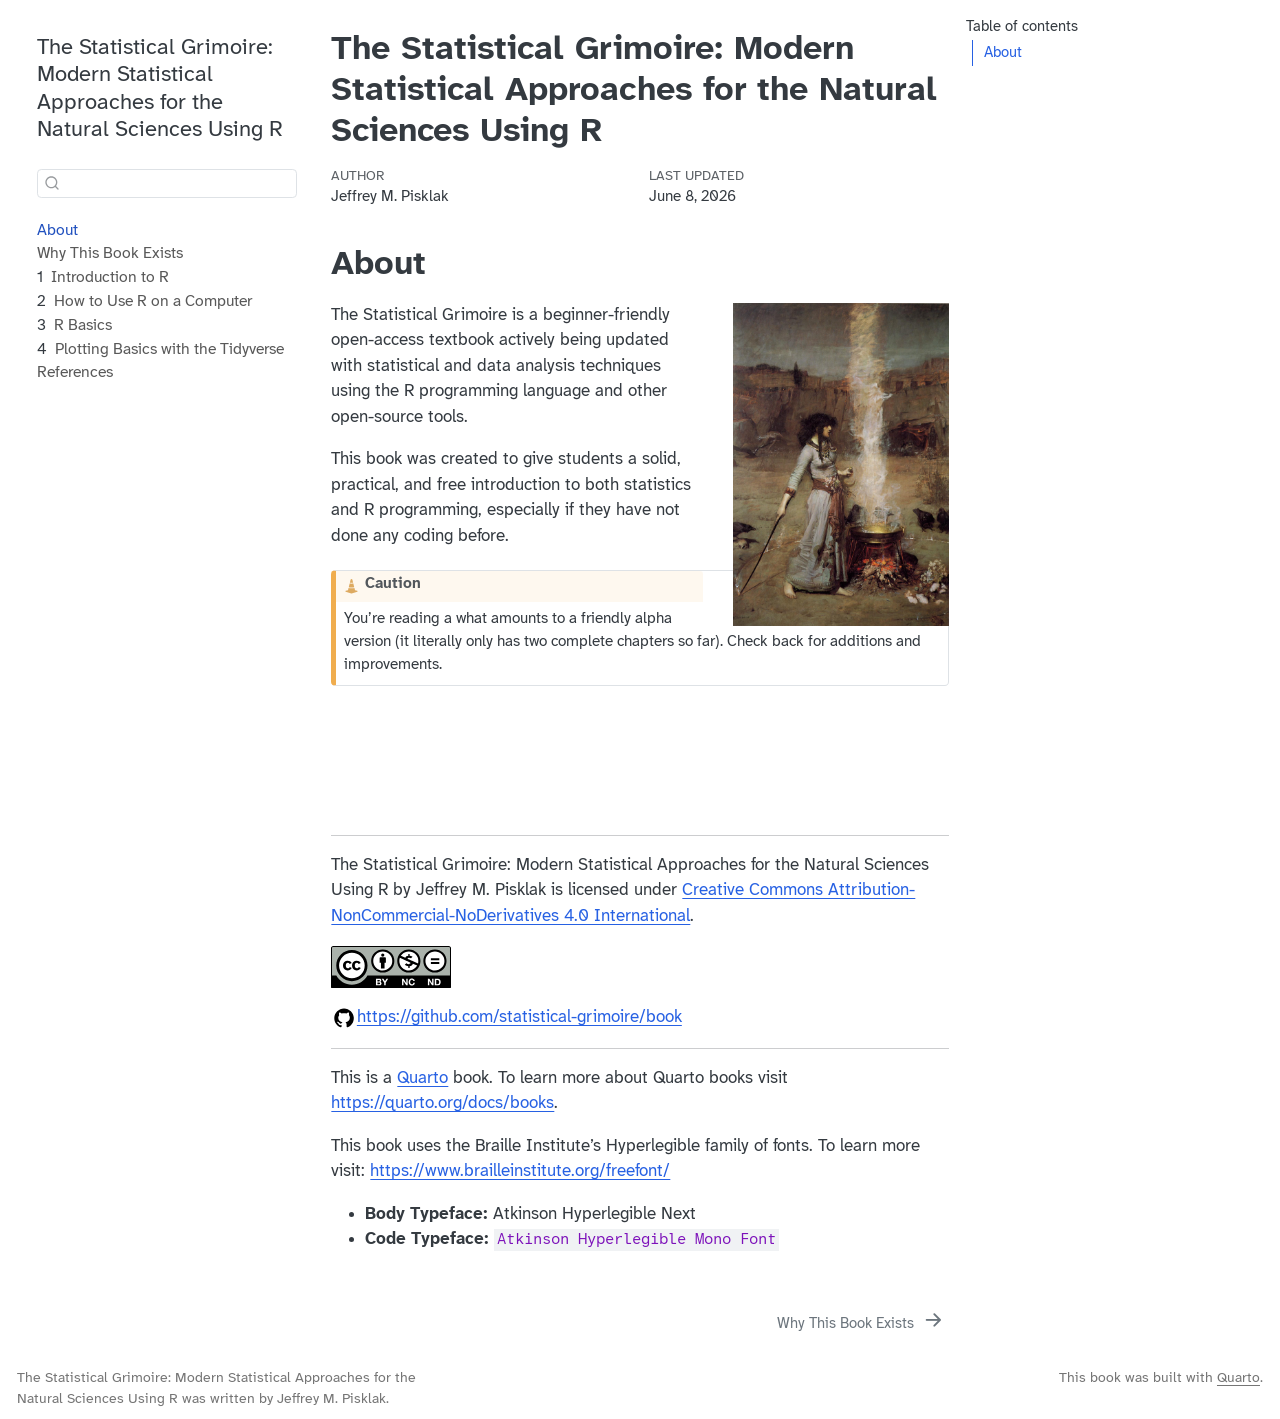
==== docs/index.html @ fc4e0f2f "feat(ch4): added logarithms section to chapter. incorporated line highlighting and centered plots." ====
<!DOCTYPE html>
<html xmlns="http://www.w3.org/1999/xhtml" lang="en" xml:lang="en"><head>

<meta charset="utf-8">
<meta name="generator" content="quarto-1.9.36">

<meta name="viewport" content="width=device-width, initial-scale=1.0, user-scalable=yes">

<meta name="author" content="Jeffrey M. Pisklak">
<meta name="dcterms.date" content="2026-06-08">

<title>The Statistical Grimoire: Modern Statistical Approaches for the Natural Sciences Using R</title>
<style>
/* Default styles provided by pandoc.
** See https://pandoc.org/MANUAL.html#variables-for-html for config info.
*/
code{white-space: pre-wrap;}
span.smallcaps{font-variant: small-caps;}
div.columns{display: flex; gap: min(4vw, 1.5em);}
div.column{flex: auto; overflow-x: auto;}
div.hanging-indent{margin-left: 1.5em; text-indent: -1.5em;}
ul.task-list{list-style: none;}
ul.task-list li input[type="checkbox"] {
  width: 0.8em;
  margin: 0 0.8em 0.2em -1em; /* quarto-specific, see https://github.com/quarto-dev/quarto-cli/issues/4556 */ 
  vertical-align: middle;
}
</style>


<script src="site_libs/quarto-nav/quarto-nav.js"></script>
<script src="site_libs/quarto-nav/headroom.min.js"></script>
<script src="site_libs/clipboard/clipboard.min.js"></script>
<script src="site_libs/quarto-search/autocomplete.umd.js"></script>
<script src="site_libs/quarto-search/fuse.min.js"></script>
<script src="site_libs/quarto-search/quarto-search.js"></script>
<meta name="quarto:offset" content="./">
<link href="./preface.html" rel="next">
<script src="site_libs/quarto-html/quarto.js" type="module"></script>
<script src="site_libs/quarto-html/tabsets/tabsets.js" type="module"></script>
<script src="site_libs/quarto-html/popper.min.js"></script>
<script src="site_libs/quarto-html/tippy.umd.min.js"></script>
<script src="site_libs/quarto-html/anchor.min.js"></script>
<link href="site_libs/quarto-html/tippy.css" rel="stylesheet">
<link href="site_libs/quarto-html/quarto-syntax-highlighting-845c23b38eaddc0f92fda52bfe77a8c8.css" rel="stylesheet" id="quarto-text-highlighting-styles">
<script src="site_libs/bootstrap/bootstrap.min.js"></script>
<link href="site_libs/bootstrap/bootstrap-icons.css" rel="stylesheet">
<link href="site_libs/bootstrap/bootstrap-9f671939fdbf960dd1c6f9bcbb612003.min.css" rel="stylesheet" append-hash="true" id="quarto-bootstrap" data-mode="light">
<script id="quarto-search-options" type="application/json">{
  "location": "sidebar",
  "copy-button": false,
  "collapse-after": 3,
  "panel-placement": "start",
  "type": "textbox",
  "limit": 50,
  "keyboard-shortcut": [
    "f",
    "/",
    "s"
  ],
  "show-item-context": false,
  "language": {
    "search-no-results-text": "No results",
    "search-matching-documents-text": "matching documents",
    "search-copy-link-title": "Copy link to search",
    "search-hide-matches-text": "Hide additional matches",
    "search-more-match-text": "more match in this document",
    "search-more-matches-text": "more matches in this document",
    "search-clear-button-title": "Clear",
    "search-text-placeholder": "",
    "search-detached-cancel-button-title": "Cancel",
    "search-submit-button-title": "Submit",
    "search-label": "Search"
  }
}</script>


<link rel="stylesheet" href="styles.css">
<link rel="stylesheet" href="webex.css">
</head>

<body class="nav-sidebar floating quarto-light">

<div id="quarto-search-results"></div>
  <header id="quarto-header" class="headroom fixed-top">
  <nav class="quarto-secondary-nav">
    <div class="container-fluid d-flex">
      <button type="button" class="quarto-btn-toggle btn" data-bs-toggle="collapse" role="button" data-bs-target=".quarto-sidebar-collapse-item" aria-controls="quarto-sidebar" aria-expanded="false" aria-label="Toggle sidebar navigation" onclick="if (window.quartoToggleHeadroom) { window.quartoToggleHeadroom(); }">
        <i class="bi bi-layout-text-sidebar-reverse"></i>
      </button>
        <nav class="quarto-page-breadcrumbs" aria-label="breadcrumb"><ol class="breadcrumb"><li class="breadcrumb-item"><a href="./index.html">About</a></li></ol></nav>
        <a class="flex-grow-1" role="navigation" data-bs-toggle="collapse" data-bs-target=".quarto-sidebar-collapse-item" aria-controls="quarto-sidebar" aria-expanded="false" aria-label="Toggle sidebar navigation" onclick="if (window.quartoToggleHeadroom) { window.quartoToggleHeadroom(); }">      
        </a>
      <button type="button" class="btn quarto-search-button" aria-label="Search" onclick="window.quartoOpenSearch();">
        <i class="bi bi-search"></i>
      </button>
    </div>
  </nav>
</header>
<!-- content -->
<div id="quarto-content" class="quarto-container page-columns page-rows-contents page-layout-article">
<!-- sidebar -->
  <nav id="quarto-sidebar" class="sidebar collapse collapse-horizontal quarto-sidebar-collapse-item sidebar-navigation floating overflow-auto">
    <div class="pt-lg-2 mt-2 text-left sidebar-header">
    <div class="sidebar-title mb-0 py-0">
      <a href="./">The Statistical Grimoire: Modern Statistical Approaches for the Natural Sciences Using R</a> 
    </div>
      </div>
        <div class="mt-2 flex-shrink-0 align-items-center">
        <div class="sidebar-search">
        <div id="quarto-search" class="" title="Search"></div>
        </div>
        </div>
    <div class="sidebar-menu-container"> 
    <ul class="list-unstyled mt-1">
        <li class="sidebar-item">
  <div class="sidebar-item-container"> 
  <a href="./index.html" class="sidebar-item-text sidebar-link active">
 <span class="menu-text">About</span></a>
  </div>
</li>
        <li class="sidebar-item">
  <div class="sidebar-item-container"> 
  <a href="./preface.html" class="sidebar-item-text sidebar-link">
 <span class="menu-text">Why This Book Exists</span></a>
  </div>
</li>
        <li class="sidebar-item">
  <div class="sidebar-item-container"> 
  <a href="./intro.html" class="sidebar-item-text sidebar-link">
 <span class="menu-text"><span class="chapter-number">1</span>&nbsp; <span class="chapter-title">Introduction to R</span></span></a>
  </div>
</li>
        <li class="sidebar-item">
  <div class="sidebar-item-container"> 
  <a href="./run_R.html" class="sidebar-item-text sidebar-link">
 <span class="menu-text"><span class="chapter-number">2</span>&nbsp; <span class="chapter-title">How to Use R on a Computer</span></span></a>
  </div>
</li>
        <li class="sidebar-item">
  <div class="sidebar-item-container"> 
  <a href="./basics.html" class="sidebar-item-text sidebar-link">
 <span class="menu-text"><span class="chapter-number">3</span>&nbsp; <span class="chapter-title">R Basics</span></span></a>
  </div>
</li>
        <li class="sidebar-item">
  <div class="sidebar-item-container"> 
  <a href="./plotting.html" class="sidebar-item-text sidebar-link">
 <span class="menu-text"><span class="chapter-number">4</span>&nbsp; <span class="chapter-title">Plotting Basics with the Tidyverse</span></span></a>
  </div>
</li>
        <li class="sidebar-item">
  <div class="sidebar-item-container"> 
  <a href="./references.html" class="sidebar-item-text sidebar-link">
 <span class="menu-text">References</span></a>
  </div>
</li>
    </ul>
    </div>
</nav>
<div id="quarto-sidebar-glass" class="quarto-sidebar-collapse-item" data-bs-toggle="collapse" data-bs-target=".quarto-sidebar-collapse-item"></div>
<!-- margin-sidebar -->
    <div id="quarto-margin-sidebar" class="sidebar margin-sidebar">
        <nav id="TOC" role="doc-toc" class="toc-active">
    <h2 id="toc-title">Table of contents</h2>
   
  <ul>
  <li><a href="#about" id="toc-about" class="nav-link active" data-scroll-target="#about">About</a></li>
  </ul>
</nav>
    </div>
<!-- main -->
<main class="content" id="quarto-document-content">

<header id="title-block-header" class="quarto-title-block default">
<div class="quarto-title">
<h1 class="title">The Statistical Grimoire: Modern Statistical Approaches for the Natural Sciences Using R</h1>
</div>



<div class="quarto-title-meta">

    <div>
    <div class="quarto-title-meta-heading">Author</div>
    <div class="quarto-title-meta-contents">
             <p>Jeffrey M. Pisklak </p>
          </div>
  </div>
    
    <div>
    <div class="quarto-title-meta-heading">Last Updated</div>
    <div class="quarto-title-meta-contents">
      <p class="date">June 8, 2026</p>
    </div>
  </div>
  
    
  </div>
  


</header>



<section id="about" class="level1 unnumbered">
<h1 class="unnumbered">About</h1><p><img src="cover.png" title="The Statistical Grimoire: Modern Statistical Approaches for the Natural Sciences Using R" class="quarto-cover-image nolightbox img-fluid"></p>
<p>The Statistical Grimoire is a beginner-friendly open-access textbook actively being updated with statistical and data analysis techniques using the R programming language and other open-source tools.</p>
<p>This book was created to give students a solid, practical, and free introduction to both statistics and R programming, especially if they have not done any coding before.</p>
<div class="callout callout-style-default callout-caution callout-titled">
<div class="callout-header d-flex align-content-center">
<div class="callout-icon-container">
<i class="callout-icon"></i>
</div>
<div class="callout-title-container flex-fill">
Caution
</div>
</div>
<div class="callout-body-container callout-body">
<p>You’re reading a what amounts to a friendly alpha version (it literally only has two complete chapters so far). Check back for additions and improvements.</p>
</div>
</div>
<p><br></p>
<p><br></p>
<p><br></p>
<hr>
<p>The Statistical Grimoire: Modern Statistical Approaches for the Natural Sciences Using R by Jeffrey M. Pisklak is licensed under <a href="https://creativecommons.org/licenses/by-nc-nd/4.0/">Creative Commons Attribution-NonCommercial-NoDerivatives 4.0 International</a>.</p>
<p><a href="https://creativecommons.org/licenses/by-nc-nd/4.0/"><img src="imgs/preface/by-nc-nd.svg"></a></p>
<p><a href="https://github.com/statistical-grimoire/book"><img src="imgs/preface/GitHub_Invertocat_Black_Clearspace.svg" style="height:1.5em; width:auto;" target="_blank">https://github.com/statistical-grimoire/book</a></p>
<hr>
<p>This is a <a href="https://quarto.org/docs/books">Quarto</a> book. To learn more about Quarto books visit <a href="https://quarto.org/docs/books">https://quarto.org/docs/books</a>.</p>
<p>This book uses the Braille Institute’s Hyperlegible family of fonts. To learn more visit: <a href="https://www.brailleinstitute.org/freefont/">https://www.brailleinstitute.org/freefont/</a></p>
<ul>
<li><strong>Body Typeface:</strong> Atkinson Hyperlegible Next</li>
<li><strong>Code Typeface:</strong> <code>Atkinson Hyperlegible Mono Font</code></li>
</ul>


</section>

</main> <!-- /main -->
<script>

/* definition of content for the buttons */
const webex_buttons = {check_hidden:          "<b>&check;</b>",
                       check_hidden_alt:      "Check answer",
                       check_shown:           "<b>&lsh;</b>",
                       check_shown_alt:       "Hide check",
                       check_of_total:        "/",
                       solution:              "<b>&quest;</b>",
                       solution_alt:          "Correct solution",
                       question_next:         "<b>&#8634;</b>",
                       question_next_alt:     "Next question",
                       question_previous:     "",
                       question_previous_alt: ""}


/* update total correct if #webex-total_correct exists */
update_total_correct = function() {
  console.log("webex: update total_correct");

  document.querySelectorAll(".webex-total_correct").forEach(total => {
    p = total.closest(".webex-box");
    var correct = p.getElementsByClassName("webex-correct").length;
    var solvemes = p.getElementsByClassName("webex-solveme").length;
    var radiogroups = p.getElementsByClassName("webex-radiogroup").length;
    var selects = p.getElementsByClassName("webex-select").length;
    /* no specific class on input node, thus searching via query selector */
    var checkboxgroups = p.querySelectorAll("div[class=webex-checkboxgroup] input[type=checkbox]").length

    /* show number of correct / total number of answers */
    total.innerHTML = correct + "&nbsp;" + webex_buttons.check_of_total + "&nbsp;" + (solvemes + radiogroups + checkboxgroups + selects);
  });
}

/* check answers */
check_func = function() {
  console.log("webex: check answer");

  //var cl = elem.parentElement.classList;
  var cl = this.closest(".webex-box").classList;
  if (cl.contains("unchecked")) {
    cl.remove("unchecked");
    this.innerHTML = webex_buttons.check_shown; //"Hide check";
    if (webex_buttons.check_shown_alt.length > 0) this.setAttribute("title", webex_buttons.check_shown_alt);
  } else {
    cl.add("unchecked");
    this.innerHTML = webex_buttons.check_hidden; //"Check answer";
    if (webex_buttons.check_hidden_alt.length > 0) this.setAttribute("title", webex_buttons.check_hidden_alt);
  }
}

/* helper functions for checking the webex ID */
const id_checker = {"fmt": new RegExp("[g-zG-Z]"),
                    "load": function(e) { return e.getAttribute("id").match("(?<=(-)).*$")[0]; },
                    "eval": new TextEncoder(),
                    "dval": new TextDecoder()}

/* Show/hide correct solution */
solution_func = function() {
  console.log("webex: show/hide solution");

  var div = this.closest(".webex-question").querySelector(".webex-solution");
  var cl = div.classList;

  if (cl.contains("visible")) {
    cl.remove("visible");
  } else {
    cl.add("visible");
  }
}

/* function to check if the real answer is numeric */
convert_to_numeric = function(x) {
  if (typeof x == "string") {
    /* do nothing */
  } else if (x.length == 1) {
    /* take first element */
    x = x[0]
  } else {
    return NaN;
  }

  /* remove spaces for easier parsing */
  x = x.replace(/\s/g, "");

  /* Define patterns for different formats, note that spaces have been removed above */
  const patterns = [
    {regex: /^[+-]?\d+(\.\d{3})*,\d+$/, decimal: ",", thousand: "." },  // Format: "1.100.100.100,3"
    {regex: /^[+-]?\d+(,\d{3})*\.\d+$/, decimal: ".", thousand: "," },  // Format: "1,100,100,100.3"
    {regex: /^[+-]?\d+(\.|\.\d+)?$/, decimal: "." },                    // Format: "1100100100.5" or "1100100100."
    {regex: /^[+-]?\d+(,|,\d+)$/, decimal: "," }                        // Format: "1100100100,5" or "1100100100,"
  ];


  /* testing all regular expressions, convert to float if possible */
  for (const { regex, decimal, thousand } of patterns) {
    if (regex.test(x)) {
      let numeric = x;
      if (thousand) numeric = numeric.replace(new RegExp(`\\${thousand}`, "g"), "");
      numeric = numeric.replace(decimal, ".");
      return parseFloat(numeric);
    }
  }

  /* input of length 1 but none of the known formats, return NaN */
  return NaN;
}

/* Checking webex ID, returns formalsol */
check_id = function(e) {
  /* loading webex ID */
  var id = id_checker["load"](e);

  /* extracting answer */
  let answer = e.dataset.answer;

  /* checking unique id, prepare and return array */
  if (!id_checker["fmt"].test(id)) {
    const a = id_checker["eval"].encode(atob(answer));
    const b = id_checker["eval"].encode(id);
    const res = a.map((byte, index) => byte^b[index % b.length]);
    answer = id_checker["dval"].decode(res);
    /* Replacing &amp; with ' before parsing */
    answer = answer.replaceAll("&apos;", "'");
  }

  return JSON.parse(answer);
}

/* function for checking solveme answers */
solveme_func = function(e) {
  /* avoid that keyup and keychange twice execute this function within nms = 10
   * ms, clearing inputTimer and add timeout */
  console.log("webex: check solveme");

  /* float, precision for checking numeric answers */
  const eps = 0.00000000000001;

  /* get last checked user answer */
  const question = this.closest(".webex-question")

  /* extracting classes */
  var cl = this.classList;
  var my_answer = this.value;

  /* extracting classes */
  var cl = this.classList;

  /* empty answer? Job done */
  if (my_answer == "") {
    cl.remove("webex-correct");
    cl.remove("webex-incorrect");
    return false;
  }

  /* Find closest (parent) webex-question */
  let formalsols = check_id(this)

  /* by default we assume the users' answer is incorrect */
  var user_answer_correct = false;

  /* check if the correct answer is numeric, i.e. if 
   * formalsols is of length 1 containing one single numeric
   * value in a known format, else, NaN is returned */
  const num_formalsol = convert_to_numeric(formalsols);
  const num_my_answer = convert_to_numeric(my_answer);

  /* if the correct answer is numeric (float), the user's answer
   * must also be numeric. If not, it is wrong. Else we can
   * compare floating point numbers */
  if (!isNaN(num_formalsol) && !isNaN(num_my_answer)) {
    /* check if the real answer and the user input are numerically the same;
     * adding 'delta' to avoid precision issues */
    var diff = Math.abs(num_formalsol - num_my_answer);
    if (diff < parseFloat(this.dataset.tol) + eps) { user_answer_correct = true; }

  /* if the question contains regex, a regular expression is used
   * to evaluate the users answer. Allows for multiple regular expressions */
  } else if (cl.contains("regex")) {
    for (let i = 0; i < formalsols.length; i++) {
        let regex = new RegExp(formalsols[i], cl.contains("ignorecase") ? "i" : "");
        if (regex.test(my_answer)) { user_answer_correct = true; break; }
    }

  /* else we evaluate on 'string level', considering the creators preferences
   * regarding set options */
  } else {
    /* modify/prepare answer */
    if (cl.contains("ignorecase")) { my_answer = my_answer.toLowerCase(); }
    if (cl.contains("nospaces"))   { my_answer = my_answer.replace(/ /g, ""); }

    /* if the real answer includes user input - correct */
    if (formalsols.includes(my_answer)) {
      user_answer_correct = true;
  
      // added regex bit
      if (cl.contains("regex")) {
        answer_regex = RegExp(formalsols.join("|"))
        if (answer_regex.test(my_answer)) {
          cl.add("webex-correct");
        }
      }
    }
  }

  if (user_answer_correct) {
      cl.add("webex-correct");
      cl.remove("webex-incorrect");
  } else {
      cl.add("webex-incorrect");
      cl.remove("webex-correct");
  }

  update_total_correct();

}

/* function for checking select answers */
select_func = function(e) {
  console.log("webex: check select");

  var options   = [];
  Array.from(this.querySelectorAll("option")).forEach((option, index) => {
    if (!option.hasAttribute("value") || !option.getAttribute("value") === "blank") {
      options.push(option);
    }
  });

  /* get selected option */
  function get_selected(options) { return options.findIndex(option => option.selected); }
  var option_index = get_selected(options)

  /* loading webex ID */
  var formalsol = check_id(this)

  /* add class for current selection */
  this.classList.remove("webex-incorrect");
  this.classList.remove("webex-correct");
  if (option_index >= 0) {
    this.classList.add(formalsol[option_index] === 1 ? "webex-correct" : "webex-incorrect");
  }

  update_total_correct();
}

/* function for checking radiogroups answers */
radiogroups_func = function(e) {
  console.log("webex: check radiogroups");

  /* get real answer (binary integer array) */
  var id = e.target.getAttribute("name");
  var group = document.querySelector(".webex-radiogroup[id='webex-" + id + "']");
  var formalsol = check_id(group)

  /* check which radiobuttion is selected (user answer) */
  function get_checked(radios) {
    return radios.findIndex(radios => radios.checked);
  }
  var radios = Array.from(group.querySelectorAll("input[type='radio']"))
  var radio_index = get_checked(radios);

  /* remove existing classes */
  radios.forEach(radio => {
    let cl = radio.closest("label").classList
    cl.remove("webex-incorrect");
    cl.remove("webex-correct");
  });

  /* add class for current selection */
  let cl = radios[radio_index].closest("label").classList
  if (formalsol[radio_index] === 1) {
      cl.add("webex-correct");
  } else {
      cl.add("webex-incorrect");
  }

  update_total_correct();
}


/* function for checking checkboxgroups answers */
checkboxgroups_func = function(e) {
  console.log("webex: check checkboxgroups");

  /* get real answer (binary integer array) */
  var group = document.querySelector(".webex-checkboxgroup[id='" + this.id + "']");
  var formalsol = check_id(group);

  /* check which checkbox is checked (user answer) */
  function get_checked(group) {
      const checkboxes = Array.from(group.querySelectorAll("input[type='checkbox']"));
      return checkboxes.reduce((indices, checkbox, index) => {
          if (checkbox.checked) indices.push(index);
          return indices;
      }, []);
  }
  var checks = Array.from(group.querySelectorAll("input[type='checkbox']"));
  var check_index = get_checked(group);

  checks.forEach((e, index) => {
    var label = e.parentNode;
    var ans = formalsol[index];
    if ((e.checked && ans === 1) || (!e.checked && ans === 0)) {
        label.setAttribute("class", "webex-correct")
    } else {
        label.setAttribute("class", "webex-incorrect")
    }
  });

  update_total_correct();
}

/* shuffling array (thanks to stack overflow)
 * If argument x is an integer we create an integer sequence
 * from 0, 1, ..., (x - 1) and return a shuffled version. If
 * the input is an array, we simply shuffle it */
shuffle_array = function(x) {
   if (Number.isInteger(x) && !isNaN(x)) {
     x = Array.from({length: x}, (v, i) => i);
   }
   let shuffled = x.map(value => ({ value, sort: Math.random() }))
        .sort((a, b) => a.sort - b.sort).map(({ value }) => value)
   return shuffled;
}

/* ---------------------------------------------------------
 * ---------------------------------------------------------
 * --------------------------------------------------------- */
window.onload = function() {
  //console.log("webex: onload");

  /* setting up buttons and actions to show/hide answers */
  document.querySelectorAll(".webex-check").forEach(section => {
    section.classList.add("unchecked");

    /* ul to take up the list items with buttons */
    let button_ul = document.createElement("ul");
    button_ul.setAttribute("class", "webex-button-list");
    section.appendChild(button_ul);

    /* button to _check_ if answers given are correct */
    let li_check = document.createElement("li");
    button_ul.appendChild(li_check); /* add list item to ul */
    let btn_check = document.createElement("button");
    btn_check.innerHTML = webex_buttons.check_hidden;  // "Check answer";
    btn_check.setAttribute("class", "webex-button webex-button-check");
    if (webex_buttons.check_hidden_alt.length > 0) btn_check.setAttribute("title", webex_buttons.check_hidden_alt);
    btn_check.onclick = check_func;
    li_check.appendChild(btn_check);

    /* span to show current number of points (when _check_ active) */
    let spn = document.createElement("span");
    spn.classList.add("webex-total_correct");
    li_check.appendChild(spn);

    /* button to show the _solution_ if there is one */
    var has_solution = section.parentNode.querySelectorAll(".webex-solution").length > 0;
    if (has_solution) {
      let li_solution = document.createElement("li");
      button_ul.appendChild(li_solution); /* add list item to ul */
      let btn_solution = document.createElement("button");
      btn_solution.innerHTML = webex_buttons.solution; // "Correct answer";
      btn_solution.setAttribute("class", "webex-button webex-button-solution");
      if (webex_buttons.solution_alt.length > 0) btn_solution.setAttribute("title", webex_buttons.solution_alt);
      btn_solution.onclick = solution_func;
      li_solution.appendChild(btn_solution);
    }

  });

  /* set up webex-solveme inputs */
  document.querySelectorAll(".webex-solveme").forEach(solveme => {
    solveme.setAttribute("autocomplete","off");
    solveme.setAttribute("autocorrect", "off");
    solveme.setAttribute("autocapitalize", "off");
    solveme.setAttribute("spellcheck", "false");
    solveme.value = "";

    /* adjust answer for 'no spaces' (ignore spaces) */
    if (solveme.classList.contains("nospaces")) {
      solveme.dataset.answer = solveme.dataset.answer.replace(/ /g, "");
    }

    /* attach checking function, triggered on key up, change, and when
     * elemnt is out of focus. Only evaluated once by tracking changes
     * via variable solveme_last_user_answer */
    solveme.addEventListener("keyup",  solveme_func);
    solveme.addEventListener("change", solveme_func);
    solveme.addEventListener("blur",   solveme_func);

    /* adding span to show correct/incorrect icon */
    solveme.insertAdjacentHTML("afterend", " <span class='webex-icon'></span>")
  });

  /* set up radiogroups (single choice questions with display = "buttons") */
  document.querySelectorAll(".webex-radiogroup").forEach(radiogroup => {
    radiogroup.onchange = radiogroups_func;
  });

  /* set up checkboxgroups (multiple choice questions with display = "buttons") */
  document.querySelectorAll(".webex-checkboxgroup").forEach(checkboxgroup => {
    checkboxgroup.onchange = checkboxgroups_func;
  });

  /* set up selects (dropdown menus) */
  document.querySelectorAll(".webex-select").forEach(select => {
    select.onchange = select_func;
    /* append webex-icon for correct/incorrect icons */
    var elem = document.createElement("span")
    elem.classList.add("webex-icon")
    select.parentNode.appendChild(elem)
  });

  /* change to next/previous question if multiple are available */
  function handleQuestionClick(group, questions, step) {
    return async function() {
      /* get question order as integer vector */
      let questionOrder = group.dataset.questionOrder.split(",").map(str => parseInt(str));

      /* current question/position */
      let currentPosition = parseInt(group.dataset.currentPosition);

      /* Hide the current question */
      questions.forEach(question => { question.classList.remove("active"); });

      /* Move to the next question index */
      currentPosition = (currentPosition + step) % questionOrder.length;
      if (currentPosition < 0) currentPosition = currentPosition + questionOrder.length

      /* Display the new question */
      questions[questionOrder[currentPosition]].classList.add("active");

      // Update the currentPosition data attribute on the group div
      group.dataset.currentPosition = currentPosition;
    };
  }

  document.querySelectorAll(".webex-group").forEach(group => {
    const questions = Array.from(group.querySelectorAll(".webex-question"));

    /* Create vector with question order. If the webex-group does
     * not have class '.noshuffle' we will randomly shuffle the order */
    let questionOrder = Array.from({length: questions.length}, (v, i) => i);
    if (!group.classList.contains("noshuffle")) {
      questionOrder = shuffle_array(questionOrder);
    }

    /* take start position (if set) or start at 0 */
    const currentPosition = parseInt(group.getAttribute("data-start-position")) || 0;

    /* show the default question for each group */
    questions[questionOrder[currentPosition]].classList.add("active");

    /* store random order of questions as well as current position */
    group.dataset.questionOrder   = questionOrder;
    group.dataset.currentPosition = currentPosition;

    /* find all webex-questions, search for .webex-button-list and
     * populate the list with necessary <li><button>...</button></li> elements */
    questions.forEach(question => {
        let button_ul = question.querySelector("ul.webex-button-list");

        let li_next = document.createElement("li");
        let nextButton = document.createElement("button");
        nextButton.setAttribute("class", "webex-button webex-button-next");
        if (webex_buttons.question_next_alt.length > 0) nextButton.setAttribute("title", webex_buttons.question_next_alt);
        nextButton.innerHTML = webex_buttons.question_next; // "Next question";
        nextButton.addEventListener("click", handleQuestionClick(group, questions, 1));
        li_next.appendChild(nextButton);

        let li_previous = document.createElement("li");
        let previousButton = document.createElement("button");
        previousButton.setAttribute("class", "webex-button webex-button-previous");
        if (webex_buttons.question_previous_alt.length > 0) previousButton.setAttribute("title", webex_buttons.question_previous_alt);
        previousButton.innerHTML = webex_buttons.question_previous; // "Previous question";
        previousButton.addEventListener("click", handleQuestionClick(group, questions, -1));
        li_previous.appendChild(previousButton);

        if (webex_buttons.question_previous.length > 0) button_ul.appendChild(li_previous);
        if (webex_buttons.question_next.length > 0) button_ul.appendChild(li_next);
    });
  });

  /* Development options */
  document.querySelectorAll(".webex-question.check").forEach(question => {
      question.querySelector(".webex-button-check").click()
  });
  document.querySelectorAll(".webex-question.solution").forEach(question => {
      let btn = question.querySelector(".webex-button-solution");
      if (btn !== null) { btn.click(); }
  });

  /* Pre-filling <input> fields */
  document.querySelectorAll(".webex-question.prefill").forEach(question => {
      question.querySelectorAll("input.webex-solveme").forEach(solveme => {
          let x = JSON.parse(solveme.dataset.answer);
          solveme.value = x[0];
          /* Trigger the on change event */
          solveme.dispatchEvent(new Event("change"));
      });

      /* Pre-filling radiogroups, that is for schoice questions */
      question.querySelectorAll(".webex-radiogroup").forEach(radiogroup => {
          let x = JSON.parse(radiogroup.dataset.answer);
          let idx = x.indexOf(1);
          let radios = radiogroup.querySelectorAll('input[type="radio"]');
          radios[idx].checked = true;
          /* Trigger the on change event */
          radios[idx].dispatchEvent(new Event("change", { bubbles: true }));
      });

      /* Pre-filling checkboxgroups, that is for schoice questions w/ dropdown menus */
      question.querySelectorAll(".webex-select").forEach(dropdown => {
          let x = JSON.parse(dropdown.dataset.answer);
          let idx = x.indexOf(1) + 1; /* +1 to skip the first blank option */
          let options = dropdown.querySelectorAll("option");
          options[idx].selected = true;
          /* Trigger the on change event */
          options[idx].dispatchEvent(new Event("change", { bubbles: true }));
      });

      /* Pre-filling checkboxgroups, that is for mchoice questions */
      question.querySelectorAll(".webex-checkboxgroup").forEach(radiogroup => {
          let x = JSON.parse(radiogroup.dataset.answer);
          let checkboxes = radiogroup.querySelectorAll('input[type="checkbox"]');
          for (let i = 0; i < checkboxes.length; i++) {
              checkboxes[i].checked = x[i];
          }
          /* Trigger the on change event */
          checkboxes[0].dispatchEvent(new Event("change", { bubbles: true }));
      });
  });

  /* Show set tolerance (devel option) */
  function calc_width(x, txt, offset = 20) {
      /* We do the following:
       * Create a new span, insert the value we need in the .tolerance
       * input node, and calculate its offsetWidth. Then remove it
       * again; this is just used to calculate the required width. */
      var cwtmp = document.createElement("span");
      x.appendChild(cwtmp);
      cwtmp.innerHTML = txt || "";
      var w = parseInt(cwtmp.getBoundingClientRect().width) + offset;
      cwtmp.remove();
      return w;
  }

  /* If tolerance should be shown (devel option) we calculate:
   * - the width required to properly display the solution
   * - the width required to properly display the tolerance
   * - add a new element to display the tolerance
   * - reduce the width of the solution input box. */
  document.querySelectorAll(".webex-question.tolerance").forEach(question => {
      question.querySelectorAll("input[data-tol]").forEach(elem => {
          var w = null;

          /* Add new element showing the tolerance */
          let tol = document.createElement("input");
          tol.type = "text"; // <inpyt type="text">
          tol.disabled = true; // Disable input element
          tol.classList.add("tolerance"); // Appending class
          tol.value = "± " + elem.getAttribute("data-tol");

          /* Add new node */
          elem.parentNode.insertBefore(tol, elem)

          var body     = document.querySelector("body");
          //tol.value = "± " + "0.0000007";
          //tol.value = "± " + "0.07";
          w    = calc_width(body, tol.value);
          wold = parseInt(elem.getBoundingClientRect().width);
          wmin = calc_width(body, elem.value);

          /* Calculate required width of the 'tolerance' node, and the
           * reduction of the original 'input' node */
          let wnew = Math.max(wmin, wold - w);
          tol.style.width  = w + "px";
          elem.style.width = wnew + "px";
      });
  });

  update_total_correct();
}

</script>
<script id="quarto-html-after-body" type="application/javascript">
  window.document.addEventListener("DOMContentLoaded", function (event) {
    const icon = "";
    const anchorJS = new window.AnchorJS();
    anchorJS.options = {
      placement: 'right',
      icon: icon
    };
    anchorJS.add('.anchored');
    const isCodeAnnotation = (el) => {
      for (const clz of el.classList) {
        if (clz.startsWith('code-annotation-')) {                     
          return true;
        }
      }
      return false;
    }
    const onCopySuccess = function(e) {
      // button target
      const button = e.trigger;
      // don't keep focus
      button.blur();
      // flash "checked"
      button.classList.add('code-copy-button-checked');
      var currentTitle = button.getAttribute("title");
      button.setAttribute("title", "Copied!");
      let tooltip;
      if (window.bootstrap) {
        button.setAttribute("data-bs-toggle", "tooltip");
        button.setAttribute("data-bs-placement", "left");
        button.setAttribute("data-bs-title", "Copied!");
        tooltip = new bootstrap.Tooltip(button, 
          { trigger: "manual", 
            customClass: "code-copy-button-tooltip",
            offset: [0, -8]});
        tooltip.show();    
      }
      setTimeout(function() {
        if (tooltip) {
          tooltip.hide();
          button.removeAttribute("data-bs-title");
          button.removeAttribute("data-bs-toggle");
          button.removeAttribute("data-bs-placement");
        }
        button.setAttribute("title", currentTitle);
        button.classList.remove('code-copy-button-checked');
      }, 1000);
      // clear code selection
      e.clearSelection();
    }
    const getTextToCopy = function(trigger) {
      const outerScaffold = trigger.parentElement.cloneNode(true);
      const codeEl = outerScaffold.querySelector('code');
      for (const childEl of codeEl.children) {
        if (isCodeAnnotation(childEl)) {
          childEl.remove();
        }
      }
      return codeEl.innerText;
    }
    const clipboard = new window.ClipboardJS('.code-copy-button:not([data-in-quarto-modal])', {
      text: getTextToCopy
    });
    clipboard.on('success', onCopySuccess);
    if (window.document.getElementById('quarto-embedded-source-code-modal')) {
      const clipboardModal = new window.ClipboardJS('.code-copy-button[data-in-quarto-modal]', {
        text: getTextToCopy,
        container: window.document.getElementById('quarto-embedded-source-code-modal')
      });
      clipboardModal.on('success', onCopySuccess);
    }
      var localhostRegex = new RegExp(/^(?:http|https):\/\/localhost\:?[0-9]*\//);
      var mailtoRegex = new RegExp(/^mailto:/);
        var filterRegex = new RegExp('/' + window.location.host + '/');
      var isInternal = (href) => {
          return filterRegex.test(href) || localhostRegex.test(href) || mailtoRegex.test(href);
      }
      // Inspect non-navigation links and adorn them if external
     var links = window.document.querySelectorAll('a[href]:not(.nav-link):not(.navbar-brand):not(.toc-action):not(.sidebar-link):not(.sidebar-item-toggle):not(.pagination-link):not(.no-external):not([aria-hidden]):not(.dropdown-item):not(.quarto-navigation-tool):not(.about-link)');
      for (var i=0; i<links.length; i++) {
        const link = links[i];
        if (!isInternal(link.href)) {
          // undo the damage that might have been done by quarto-nav.js in the case of
          // links that we want to consider external
          if (link.dataset.originalHref !== undefined) {
            link.href = link.dataset.originalHref;
          }
        }
      }
    function tippyHover(el, contentFn, onTriggerFn, onUntriggerFn) {
      const config = {
        allowHTML: true,
        maxWidth: 500,
        delay: 100,
        arrow: false,
        appendTo: function(el) {
            return el.parentElement;
        },
        interactive: true,
        interactiveBorder: 10,
        theme: 'quarto',
        placement: 'bottom-start',
      };
      if (contentFn) {
        config.content = contentFn;
      }
      if (onTriggerFn) {
        config.onTrigger = onTriggerFn;
      }
      if (onUntriggerFn) {
        config.onUntrigger = onUntriggerFn;
      }
      window.tippy(el, config); 
    }
    const noterefs = window.document.querySelectorAll('a[role="doc-noteref"]');
    for (var i=0; i<noterefs.length; i++) {
      const ref = noterefs[i];
      tippyHover(ref, function() {
        // use id or data attribute instead here
        let href = ref.getAttribute('data-footnote-href') || ref.getAttribute('href');
        try { href = new URL(href).hash; } catch {}
        const id = href.replace(/^#\/?/, "");
        const note = window.document.getElementById(id);
        if (note) {
          return note.innerHTML;
        } else {
          return "";
        }
      });
    }
    const xrefs = window.document.querySelectorAll('a.quarto-xref');
    const processXRef = (id, note) => {
      // Strip column container classes
      const stripColumnClz = (el) => {
        el.classList.remove("page-full", "page-columns");
        if (el.children) {
          for (const child of el.children) {
            stripColumnClz(child);
          }
        }
      }
      stripColumnClz(note)
      if (id === null || id.startsWith('sec-')) {
        // Special case sections, only their first couple elements
        const container = document.createElement("div");
        if (note.children && note.children.length > 2) {
          container.appendChild(note.children[0].cloneNode(true));
          for (let i = 1; i < note.children.length; i++) {
            const child = note.children[i];
            if (child.tagName === "P" && child.innerText === "") {
              continue;
            } else {
              container.appendChild(child.cloneNode(true));
              break;
            }
          }
          if (window.Quarto?.typesetMath) {
            window.Quarto.typesetMath(container);
          }
          return container.innerHTML
        } else {
          if (window.Quarto?.typesetMath) {
            window.Quarto.typesetMath(note);
          }
          return note.innerHTML;
        }
      } else {
        // Remove any anchor links if they are present
        const anchorLink = note.querySelector('a.anchorjs-link');
        if (anchorLink) {
          anchorLink.remove();
        }
        if (window.Quarto?.typesetMath) {
          window.Quarto.typesetMath(note);
        }
        if (note.classList.contains("callout")) {
          return note.outerHTML;
        } else {
          return note.innerHTML;
        }
      }
    }
    for (var i=0; i<xrefs.length; i++) {
      const xref = xrefs[i];
      tippyHover(xref, undefined, function(instance) {
        instance.disable();
        let url = xref.getAttribute('href');
        let hash = undefined; 
        if (url.startsWith('#')) {
          hash = url;
        } else {
          try { hash = new URL(url).hash; } catch {}
        }
        if (hash) {
          const id = hash.replace(/^#\/?/, "");
          const note = window.document.getElementById(id);
          if (note !== null) {
            try {
              const html = processXRef(id, note.cloneNode(true));
              instance.setContent(html);
            } finally {
              instance.enable();
              instance.show();
            }
          } else {
            // See if we can fetch this
            fetch(url.split('#')[0])
            .then(res => res.text())
            .then(html => {
              const parser = new DOMParser();
              const htmlDoc = parser.parseFromString(html, "text/html");
              const note = htmlDoc.getElementById(id);
              if (note !== null) {
                const html = processXRef(id, note);
                instance.setContent(html);
              } 
            }).finally(() => {
              instance.enable();
              instance.show();
            });
          }
        } else {
          // See if we can fetch a full url (with no hash to target)
          // This is a special case and we should probably do some content thinning / targeting
          fetch(url)
          .then(res => res.text())
          .then(html => {
            const parser = new DOMParser();
            const htmlDoc = parser.parseFromString(html, "text/html");
            const note = htmlDoc.querySelector('main.content');
            if (note !== null) {
              // This should only happen for chapter cross references
              // (since there is no id in the URL)
              // remove the first header
              if (note.children.length > 0 && note.children[0].tagName === "HEADER") {
                note.children[0].remove();
              }
              const html = processXRef(null, note);
              instance.setContent(html);
            } 
          }).finally(() => {
            instance.enable();
            instance.show();
          });
        }
      }, function(instance) {
      });
    }
        let selectedAnnoteEl;
        const selectorForAnnotation = ( cell, annotation) => {
          let cellAttr = 'data-code-cell="' + cell + '"';
          let lineAttr = 'data-code-annotation="' +  annotation + '"';
          const selector = 'span[' + cellAttr + '][' + lineAttr + ']';
          return selector;
        }
        const selectCodeLines = (annoteEl) => {
          const doc = window.document;
          const targetCell = annoteEl.getAttribute("data-target-cell");
          const targetAnnotation = annoteEl.getAttribute("data-target-annotation");
          const annoteSpan = window.document.querySelector(selectorForAnnotation(targetCell, targetAnnotation));
          const lines = annoteSpan.getAttribute("data-code-lines").split(",");
          const lineIds = lines.map((line) => {
            return targetCell + "-" + line;
          })
          let top = null;
          let height = null;
          let parent = null;
          if (lineIds.length > 0) {
              //compute the position of the single el (top and bottom and make a div)
              const el = window.document.getElementById(lineIds[0]);
              top = el.offsetTop;
              height = el.offsetHeight;
              parent = el.parentElement.parentElement;
            if (lineIds.length > 1) {
              const lastEl = window.document.getElementById(lineIds[lineIds.length - 1]);
              const bottom = lastEl.offsetTop + lastEl.offsetHeight;
              height = bottom - top;
            }
            if (top !== null && height !== null && parent !== null) {
              // cook up a div (if necessary) and position it 
              let div = window.document.getElementById("code-annotation-line-highlight");
              if (div === null) {
                div = window.document.createElement("div");
                div.setAttribute("id", "code-annotation-line-highlight");
                div.style.position = 'absolute';
                parent.appendChild(div);
              }
              div.style.top = top - 2 + "px";
              div.style.height = height + 4 + "px";
              div.style.left = 0;
              let gutterDiv = window.document.getElementById("code-annotation-line-highlight-gutter");
              if (gutterDiv === null) {
                gutterDiv = window.document.createElement("div");
                gutterDiv.setAttribute("id", "code-annotation-line-highlight-gutter");
                gutterDiv.style.position = 'absolute';
                const codeCell = window.document.getElementById(targetCell);
                const gutter = codeCell.querySelector('.code-annotation-gutter');
                gutter.appendChild(gutterDiv);
              }
              gutterDiv.style.top = top - 2 + "px";
              gutterDiv.style.height = height + 4 + "px";
            }
            selectedAnnoteEl = annoteEl;
          }
        };
        const unselectCodeLines = () => {
          const elementsIds = ["code-annotation-line-highlight", "code-annotation-line-highlight-gutter"];
          elementsIds.forEach((elId) => {
            const div = window.document.getElementById(elId);
            if (div) {
              div.remove();
            }
          });
          selectedAnnoteEl = undefined;
        };
          // Handle positioning of the toggle
      window.addEventListener(
        "resize",
        throttle(() => {
          elRect = undefined;
          if (selectedAnnoteEl) {
            selectCodeLines(selectedAnnoteEl);
          }
        }, 10)
      );
      function throttle(fn, ms) {
      let throttle = false;
      let timer;
        return (...args) => {
          if(!throttle) { // first call gets through
              fn.apply(this, args);
              throttle = true;
          } else { // all the others get throttled
              if(timer) clearTimeout(timer); // cancel #2
              timer = setTimeout(() => {
                fn.apply(this, args);
                timer = throttle = false;
              }, ms);
          }
        };
      }
        // Attach click handler to the DT
        const annoteDls = window.document.querySelectorAll('dt[data-target-cell]');
        for (const annoteDlNode of annoteDls) {
          annoteDlNode.addEventListener('click', (event) => {
            const clickedEl = event.target;
            if (clickedEl !== selectedAnnoteEl) {
              unselectCodeLines();
              const activeEl = window.document.querySelector('dt[data-target-cell].code-annotation-active');
              if (activeEl) {
                activeEl.classList.remove('code-annotation-active');
              }
              selectCodeLines(clickedEl);
              clickedEl.classList.add('code-annotation-active');
            } else {
              // Unselect the line
              unselectCodeLines();
              clickedEl.classList.remove('code-annotation-active');
            }
          });
        }
    const findCites = (el) => {
      const parentEl = el.parentElement;
      if (parentEl) {
        const cites = parentEl.dataset.cites;
        if (cites) {
          return {
            el,
            cites: cites.split(' ')
          };
        } else {
          return findCites(el.parentElement)
        }
      } else {
        return undefined;
      }
    };
    var bibliorefs = window.document.querySelectorAll('a[role="doc-biblioref"]');
    for (var i=0; i<bibliorefs.length; i++) {
      const ref = bibliorefs[i];
      const citeInfo = findCites(ref);
      if (citeInfo) {
        tippyHover(citeInfo.el, function() {
          var popup = window.document.createElement('div');
          citeInfo.cites.forEach(function(cite) {
            var citeDiv = window.document.createElement('div');
            citeDiv.classList.add('hanging-indent');
            citeDiv.classList.add('csl-entry');
            var biblioDiv = window.document.getElementById('ref-' + cite);
            if (biblioDiv) {
              citeDiv.innerHTML = biblioDiv.innerHTML;
            }
            popup.appendChild(citeDiv);
          });
          return popup.innerHTML;
        });
      }
    }
  });
  </script>
<nav class="page-navigation">
  <div class="nav-page nav-page-previous">
  </div>
  <div class="nav-page nav-page-next">
      <a href="./preface.html" class="pagination-link" aria-label="Why This Book Exists">
        <span class="nav-page-text">Why This Book Exists</span> <i class="bi bi-arrow-right-short"></i>
      </a>
  </div>
</nav>
</div> <!-- /content -->
<footer class="footer">
  <div class="nav-footer">
    <div class="nav-footer-left">
<p>The Statistical Grimoire: Modern Statistical Approaches for the Natural Sciences Using R was written by Jeffrey M. Pisklak.</p>
</div>   
    <div class="nav-footer-center">
      &nbsp;
    </div>
    <div class="nav-footer-right">
<p>This book was built with <a href="https://quarto.org/">Quarto</a>.</p>
</div>
  </div>
</footer>




</body></html>
---- docs/site_libs/quarto-html/tippy.css ----
.tippy-box[data-animation=fade][data-state=hidden]{opacity:0}[data-tippy-root]{max-width:calc(100vw - 10px)}.tippy-box{position:relative;background-color:#333;color:#fff;border-radius:4px;font-size:14px;line-height:1.4;white-space:normal;outline:0;transition-property:transform,visibility,opacity}.tippy-box[data-placement^=top]>.tippy-arrow{bottom:0}.tippy-box[data-placement^=top]>.tippy-arrow:before{bottom:-7px;left:0;border-width:8px 8px 0;border-top-color:initial;transform-origin:center top}.tippy-box[data-placement^=bottom]>.tippy-arrow{top:0}.tippy-box[data-placement^=bottom]>.tippy-arrow:before{top:-7px;left:0;border-width:0 8px 8px;border-bottom-color:initial;transform-origin:center bottom}.tippy-box[data-placement^=left]>.tippy-arrow{right:0}.tippy-box[data-placement^=left]>.tippy-arrow:before{border-width:8px 0 8px 8px;border-left-color:initial;right:-7px;transform-origin:center left}.tippy-box[data-placement^=right]>.tippy-arrow{left:0}.tippy-box[data-placement^=right]>.tippy-arrow:before{left:-7px;border-width:8px 8px 8px 0;border-right-color:initial;transform-origin:center right}.tippy-box[data-inertia][data-state=visible]{transition-timing-function:cubic-bezier(.54,1.5,.38,1.11)}.tippy-arrow{width:16px;height:16px;color:#333}.tippy-arrow:before{content:"";position:absolute;border-color:transparent;border-style:solid}.tippy-content{position:relative;padding:5px 9px;z-index:1}
---- docs/site_libs/quarto-html/quarto-syntax-highlighting-845c23b38eaddc0f92fda52bfe77a8c8.css ----
/* quarto syntax highlight colors */
:root {
  --quarto-hl-ot-color: #003B4F;
  --quarto-hl-at-color: #657422;
  --quarto-hl-ss-color: #20794D;
  --quarto-hl-an-color: #5E5E5E;
  --quarto-hl-fu-color: #4758AB;
  --quarto-hl-st-color: #20794D;
  --quarto-hl-cf-color: #003B4F;
  --quarto-hl-op-color: #5E5E5E;
  --quarto-hl-er-color: #AD0000;
  --quarto-hl-bn-color: #AD0000;
  --quarto-hl-al-color: #AD0000;
  --quarto-hl-va-color: #111111;
  --quarto-hl-bu-color: inherit;
  --quarto-hl-ex-color: inherit;
  --quarto-hl-pp-color: #AD0000;
  --quarto-hl-in-color: #5E5E5E;
  --quarto-hl-vs-color: #20794D;
  --quarto-hl-wa-color: #5E5E5E;
  --quarto-hl-do-color: #5E5E5E;
  --quarto-hl-im-color: #00769E;
  --quarto-hl-ch-color: #20794D;
  --quarto-hl-dt-color: #AD0000;
  --quarto-hl-fl-color: #AD0000;
  --quarto-hl-co-color: #5E5E5E;
  --quarto-hl-cv-color: #5E5E5E;
  --quarto-hl-cn-color: #8f5902;
  --quarto-hl-sc-color: #5E5E5E;
  --quarto-hl-dv-color: #AD0000;
  --quarto-hl-kw-color: #003B4F;
}

/* other quarto variables */
:root {
  --quarto-font-monospace: SFMono-Regular, Menlo, Monaco, Consolas, "Liberation Mono", "Courier New", monospace;
}

/* syntax highlight based on Pandoc's rules */
pre > code.sourceCode > span {
  color: #003B4F;
}

code.sourceCode > span {
  color: #003B4F;
}

div.sourceCode,
div.sourceCode pre.sourceCode {
  color: #003B4F;
}

/* Normal */
code span {
  color: #003B4F;
}

/* Alert */
code span.al {
  color: #AD0000;
  font-style: inherit;
}

/* Annotation */
code span.an {
  color: #5E5E5E;
  font-style: inherit;
}

/* Attribute */
code span.at {
  color: #657422;
  font-style: inherit;
}

/* BaseN */
code span.bn {
  color: #AD0000;
  font-style: inherit;
}

/* BuiltIn */
code span.bu {
  font-style: inherit;
}

/* ControlFlow */
code span.cf {
  color: #003B4F;
  font-weight: bold;
  font-style: inherit;
}

/* Char */
code span.ch {
  color: #20794D;
  font-style: inherit;
}

/* Constant */
code span.cn {
  color: #8f5902;
  font-style: inherit;
}

/* Comment */
code span.co {
  color: #5E5E5E;
  font-style: inherit;
}

/* CommentVar */
code span.cv {
  color: #5E5E5E;
  font-style: italic;
}

/* Documentation */
code span.do {
  color: #5E5E5E;
  font-style: italic;
}

/* DataType */
code span.dt {
  color: #AD0000;
  font-style: inherit;
}

/* DecVal */
code span.dv {
  color: #AD0000;
  font-style: inherit;
}

/* Error */
code span.er {
  color: #AD0000;
  font-style: inherit;
}

/* Extension */
code span.ex {
  font-style: inherit;
}

/* Float */
code span.fl {
  color: #AD0000;
  font-style: inherit;
}

/* Function */
code span.fu {
  color: #4758AB;
  font-style: inherit;
}

/* Import */
code span.im {
  color: #00769E;
  font-style: inherit;
}

/* Information */
code span.in {
  color: #5E5E5E;
  font-style: inherit;
}

/* Keyword */
code span.kw {
  color: #003B4F;
  font-weight: bold;
  font-style: inherit;
}

/* Operator */
code span.op {
  color: #5E5E5E;
  font-style: inherit;
}

/* Other */
code span.ot {
  color: #003B4F;
  font-style: inherit;
}

/* Preprocessor */
code span.pp {
  color: #AD0000;
  font-style: inherit;
}

/* SpecialChar */
code span.sc {
  color: #5E5E5E;
  font-style: inherit;
}

/* SpecialString */
code span.ss {
  color: #20794D;
  font-style: inherit;
}

/* String */
code span.st {
  color: #20794D;
  font-style: inherit;
}

/* Variable */
code span.va {
  color: #111111;
  font-style: inherit;
}

/* VerbatimString */
code span.vs {
  color: #20794D;
  font-style: inherit;
}

/* Warning */
code span.wa {
  color: #5E5E5E;
  font-style: italic;
}

.prevent-inlining {
  content: "</";
}

/*# sourceMappingURL=ac89f0bb514bba72461919f78549e31c.css.map */
---- docs/styles.css ----
@font-face {
  font-family: "Atkinson Hyperlegible";
  src: url("fonts/Atkinson_Hyperlegible/AtkinsonHyperlegibleNext-Regular.woff2")
    format("woff2");
  font-weight: 400;
  font-style: normal;
  font-display: swap;
}

@font-face {
  font-family: "Atkinson Hyperlegible";
  src: url("fonts/Atkinson_Hyperlegible/AtkinsonHyperlegibleNext-RegularItalic.woff2")
    format("woff2");
  font-weight: 400;
  font-style: italic;
  font-display: swap;
}

@font-face {
  font-family: "Atkinson Hyperlegible";
  src: url("fonts/Atkinson_Hyperlegible/AtkinsonHyperlegibleNext-Bold.woff2")
    format("woff2");
  font-weight: 700;
  font-style: normal;
  font-display: swap;
}

@font-face {
  font-family: "Atkinson Hyperlegible";
  src: url("fonts/Atkinson_Hyperlegible/AtkinsonHyperlegibleNext-BoldItalic.woff2")
    format("woff2");
  font-weight: 700;
  font-style: italic;
  font-display: swap;
}

/* Mono faces */
@font-face {
  font-family: "Atkinson Hyperlegible Mono";
  src: url("fonts/Atkinson_Hyperlegible_Mono/AtkinsonHyperlegibleMono-Regular.woff2")
    format("woff2");
  font-weight: 400;
  font-style: normal;
  font-display: swap;
}
@font-face {
  font-family: "Atkinson Hyperlegible Mono";
  src: url("fonts/Atkinson_Hyperlegible_Mono/AtkinsonHyperlegibleMono-RegularItalic.woff2")
    format("woff2");
  font-weight: 400;
  font-style: italic;
  font-display: swap;
}
@font-face {
  font-family: "Atkinson Hyperlegible Mono";
  src: url("fonts/Atkinson_Hyperlegible_Mono/AtkinsonHyperlegibleMono-Bold.woff2")
    format("woff2");
  font-weight: 700;
  font-style: normal;
  font-display: swap;
}
@font-face {
  font-family: "Atkinson Hyperlegible Mono";
  src: url("fonts/Atkinson_Hyperlegible_Mono/AtkinsonHyperlegibleMono-BoldItalic.woff2")
    format("woff2");
  font-weight: 700;
  font-style: italic;
  font-display: swap;
}

/* Quarto/Pandoc code */
pre,
pre code,
code,
kbd,
samp {
  font-family:
    "Atkinson Hyperlegible Mono", ui-monospace, SFMono-Regular, Menlo, Monaco,
    Consolas, "Liberation Mono", "Courier New", monospace;
}

body {
  font-family: "Atkinson Hyperlegible", sans-serif;
  /* color: #000; */
}

.mono {
  font-family: "Atkinson Hyperlegible Mono";
  font-size: 0.95em;
}
---- docs/webex.css ----
:root {
  --incorrect: #983E82;
  --incorrect_alpha: #edaddd;
  --correct: #59935B;
  --correct_alpha: #c0edc2;
  --highlight: #467AAC;
  --highlight_alpha: #D1E4FF;
  --highlight_gray: #C3C3C3;
  --background_question: #7f7f7f0d;
  --background_input: white;
  --text_input: black;
  --webex-reveal-main-font-size: 1.5rem; /* 1.5 line height relative to document */
  --webex-reveal-main-color: var(--r-main-color);
}

/* Wishlist: Adding styling for .color-theme-1 (sepia; gitbook) */

/* for quarto websites when using dark theme and
 * for bookdown::gitbook: dark theme (.color-theme-2) */
:root .quarto-dark, :root .color-theme-2 {
  --highlight: #5687B9;
  --background_input: black;
  --text_input: white;
}

/*--------------ADJUSTMENTS FOR REVEALJS-----------------*/

.reveal .webex-question * {
    font-size: var(--webex-reveal-main-font-size) !important;
    color: var(--webex-reveal-main-color) !important;
} 


/*--------------------webex/exams2forms-------------------*/

/* a webex-group is a div container containing multiple
 * webex-questions. We first hide all and randomly show
 * one of the randomizations (webex.js) */
.webex-group .webex-question {
  display: none;
}
.webex-group .webex-question.active {
  display: block;
}

.webex-check {}

.webex-box {
  border: 2px solid var(--highlight);
  padding: 0.5em;
  margin: 1em 0;
  border-radius: .25em;
  background-color: var(--background_question);
}

.webex-filename {
  display: block;
  font-family: "Lucida Console", "Courier New", monospace;
  color: gray;
  text-align: right;
}
.webex-filename > p { margin: 0; }

.webex-total_correct {
  margin-left: 1em;
}

.unchecked .webex-total_correct {
  display: none;
}

.unchecked .webex-incorrect,
.unchecked .webex-correct {
  border: 2px solid transparent !important;
  background-color: transparent !important;
}

/* input elements require a visible border */
.unchecked select.webex-incorrect,
.unchecked select.webex-correct,
.unchecked input.webex-incorrect,
.unchecked input.webex-correct {
  border: 2px solid var(--highlight) !important;
  background-color: var(--background_input) !important;
  color: var(--text_input) !important;
}

/* styles for webex-solveme */
.webex-select, .webex-solveme,
.unchecked .webex-radiogroup > .webex-incorrect,
.unchecked .webex-radiogroup > .webex-correct{
  border: 2px solid var(--highlight);
  background-color: var(--background_input);
  color: var(--text_input) !important;
  border-radius: 0.25em;
  width: auto;
  max-width: 90%;
}

.webex-question .tolerance + .webex-solveme {
  border-top-left-radius: 0;
  border-bottom-left-radius: 0;
  border-left: none;
  padding-left: 0.5em;
}
.webex-question .tolerance {
  border-color: var(--highlight);
  border-radius: 0.25em;
  background-color: #CECECE;
  color: gray;
  text-align: right;
  border-top-right-radius: 0;
  border-bottom-right-radius: 0;
  border-style: solid;
  border-right: none;
  padding-right: .5em;
  padding-left: .25em;
}
.webex-check:not(.unchecked) .tolerance:has(+ .webex-solveme.webex-incorrect) {
  border-color: var(--incorrect);
  color: var(--incorrect);
}
.webex-check:not(.unchecked) .tolerance:has(+ .webex-solveme.webex-correct) {
  border-color: var(--correct);
  color: var(--correct);
}


.webex-incorrect, .webex-checkboxgroup, .webex-solveme. .webex-radiogroup {
    /* DEPRICATED color: black; */
    border-radius: 0.25em;
}
.webex-checkboxgroup {
    margin-bottom: 1em;
}

.webex-incorrect,
.webex-checkboxgroup > .webex-incorrect,
.webex-solveme.webex-incorrect,
.webex-radiogroup > .webex-incorrect {
    border: 2px solid var(--incorrect);
    background-color: var(--incorrect_alpha);
}
.webex-correct,  
.webex-checkboxgroup > .webex-correct,
.webex-solveme.webex-correct,
.webex-radiogroup >.webex-correct {
    border: 2px solid var(--correct);
    background-color: var(--correct_alpha);
}

.unchecked .webex-incorrect > span::after,
.unchecked .webex-incorrect + .webex-icon::after,
.unchecked .webex-correct > span::after,
.unchecked .webex-correct + .webex-icon::after {
  content: "";
}

/* icons specified as CSS decimal 9984-10175 unicode chars,
 * see e.g.: https://www.w3schools.com/charsets/ref_utf_dingbats.asp */
.webex-incorrect > span::after,
.webex-incorrect + .webex-icon::after {
  content: "\00a0\00a0\2715";
}

.webex-correct > span::after,
.webex-correct + .webex-icon::after {
  content: "\00a0\00a0\2713";
}

/* **************************** */
/* **************************** */

/* styles for hidden solutions */
.webex-solution {
    display: none;
    padding: 0.5em;
    margin-bottom: 10px;
    border: 2px solid var(--highlight_gray);
    border-radius: 5px;
}
.webex-solution.visible {
    display: block;
}
.webex-solution > ul {
    padding-left: 2em;
}

/* webex button list styling */
ul.webex-button-list {
    display: flex;
    flex-wrap: wrap;
    width: 100%;
    list-style: none;
    padding: 0 !important; /* !important for bookdown::gitbook: */
    margin: 0 !important; /* !important for bookdown::gitbook: */
}
ul.webex-button-list > li {
    padding: 0;
}
ul.webex-button-list > li {
    margin-bottom: 0 !important; /* !important for bookdown */
}
ul.webex-button-list > li:first-child {
    margin-right: auto;
    margin-top: 0; /* for bookdown bs4_book */
}

.webex-solution button,
.webex-box .webex-button {
    height: 2em;
    min-width: 2em;
    margin-bottom: 0;
    margin-right: 0.25em;
    border-radius: 0.5em;
    background-color: transparent;
    border-color: var(--highlight);
    color: var(--highlight);
    padding: 0 0.5em;
    font-size: 1.2em;
    white-space: nowrap;
}
.webex-button:hover {
    background-color: var(--highlight_alpha);
}
.webex-solution pre.sourceCode {
    border-color: var(--correct);
}
ul.webex-button-list > li:last-child > .webex-button { 
    margin-right: 0;
}

/* invisible border to keep dimensions when not highlighted */
.webex-checkboxgroup > label,
.unchecked .webex-checkboxgroup > label,
.webex-radiogroup label {
  font-weight: 400;
  display: block;
  border: 2px solid transparent;
  background-color: inherit;
  border-radius: 0.25em;
}

.webex-checkboxgroup label > input[type=checkbox],
.webex-radiogroup label > input[type=radio] {
  margin: 0.1em 0.5em 0 0.25em;
  position: relative;
  top: 0.125em;
}

.webex-radiogroup {
  margin: 1em 0;
}


/* ----------------------------------------------------------------
 * CSS styling for lists (<ul>) used for multiple choice exercises
 * with display = "dropdown". The <ul> comes from markdown and
 * has no specific class, thus we must rely on the nesting
 * .webex-box > ul.
 */
.webex-box > ul:not(.webex-button-list) {
    list-style: none;
    margin: 0;
    padding: 0 0 1em 0.25em;
}
.webex-box > ul:not(.webex-button-list) > li {
    margin: 0 0 0.25em 0;
}
.webex-box > ul:not(.webex-button-list) > li > select {
    margin: 0 0.5em 0 0;
}


/* ----------------------------------------------------------------
 * CSS style for webex-checkboxgroup used for multiple choice
 * when using 'display = "buttons"'.
 *
 * For 'checkboxgroups' (multiple choice with display = "buttons"
 * things need to be different from e.g., single choice radiogroups.
 * First, we do not want the icon (correct, incorrect) in front of the answers,
 * setting span::before to no content. Second, we remove the border and
 * background highlight used to show 'selected items' on radiogroups.
 * --------------------------------------------------------------- */
.webex-checkboxgroup > label {
  display: block;
}
.webex-checkboxgroup > label > span {
  font-weight: normal;
}
.unchecked .webex-checkboxgroup .webex-incorrect,
.unchecked .webex-checkboxgroup .webex-correct {
  border: 2px solid transparent !important;
  background-color: transparent !important;
}
.unchecked .webex-checkboxgroup > label.webex-correct,
.unchecked .webex-checkboxgroup > label.webex-incorrect {
  background-color: transparent;
}
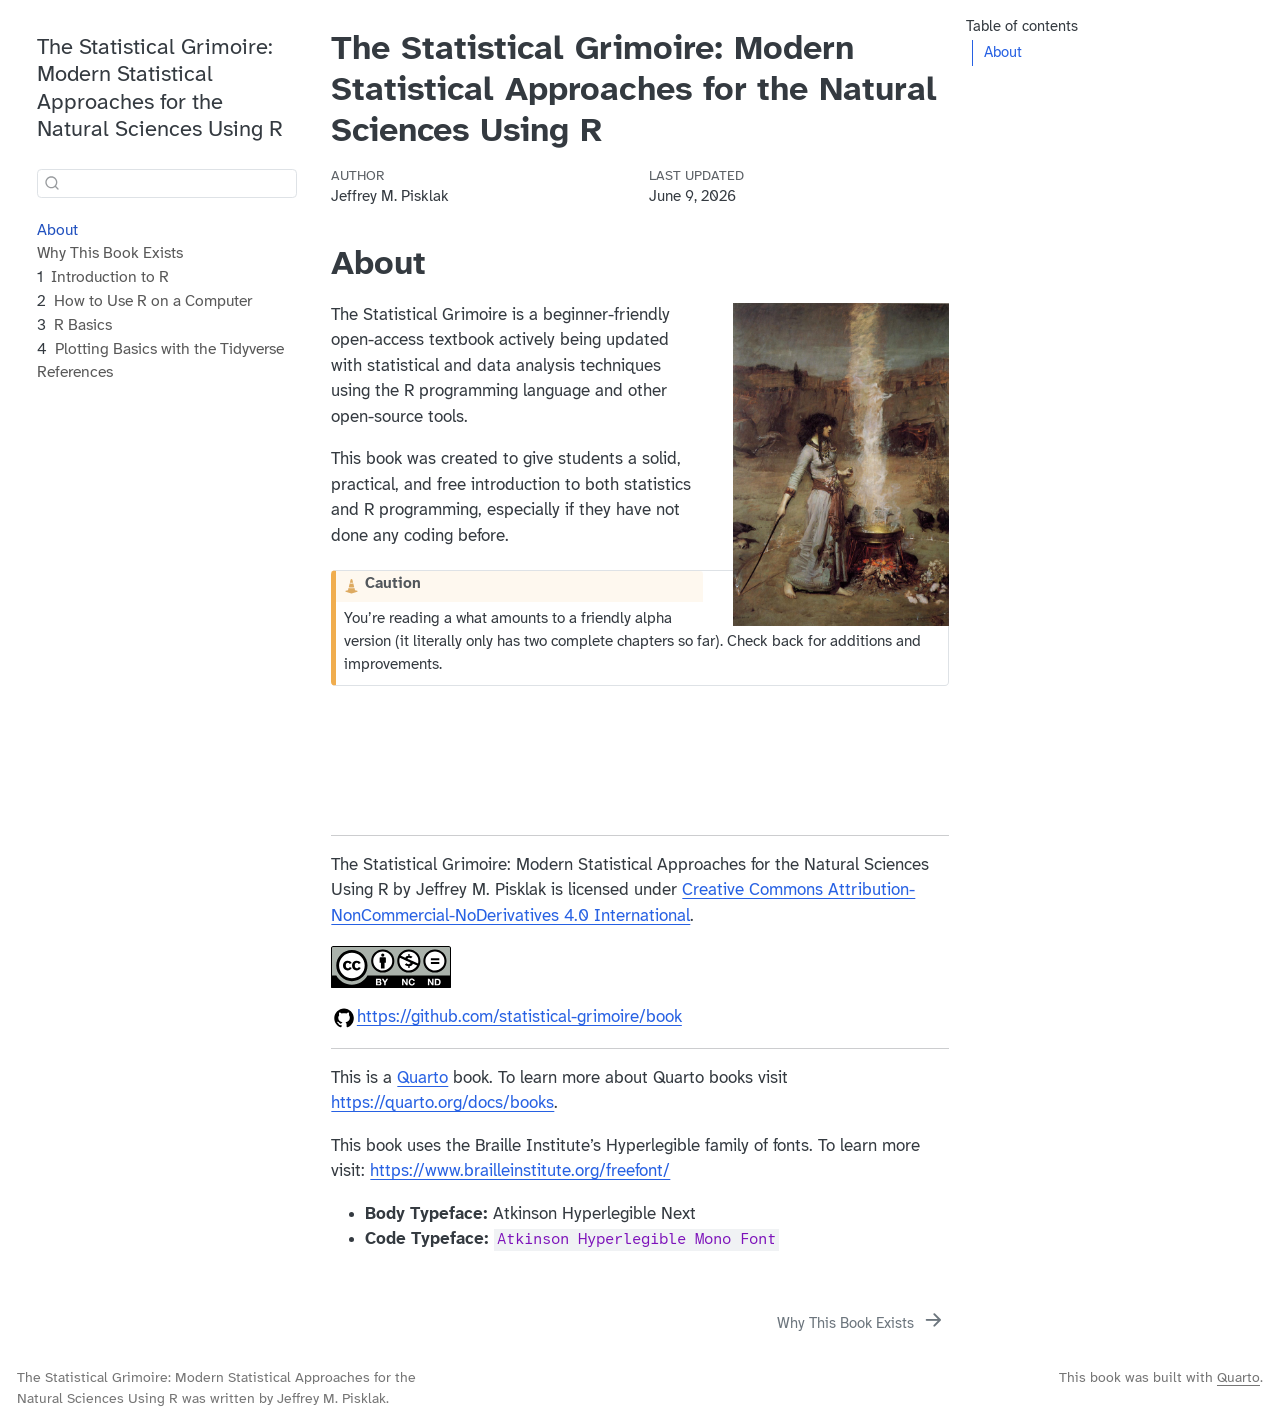
==== commit 3b65dbfc: "feat(plotting.qmd): added aesthetics section" ====
--- a/docs/index.html
+++ b/docs/index.html
@@ -7,7 +7,7 @@
 <meta name="viewport" content="width=device-width, initial-scale=1.0, user-scalable=yes">
 
 <meta name="author" content="Jeffrey M. Pisklak">
-<meta name="dcterms.date" content="2026-06-08">
+<meta name="dcterms.date" content="2026-06-09">
 
 <title>The Statistical Grimoire: Modern Statistical Approaches for the Natural Sciences Using R</title>
 <style>
@@ -191,7 +191,7 @@
     <div>
     <div class="quarto-title-meta-heading">Last Updated</div>
     <div class="quarto-title-meta-contents">
-      <p class="date">June 8, 2026</p>
+      <p class="date">June 9, 2026</p>
     </div>
   </div>
   
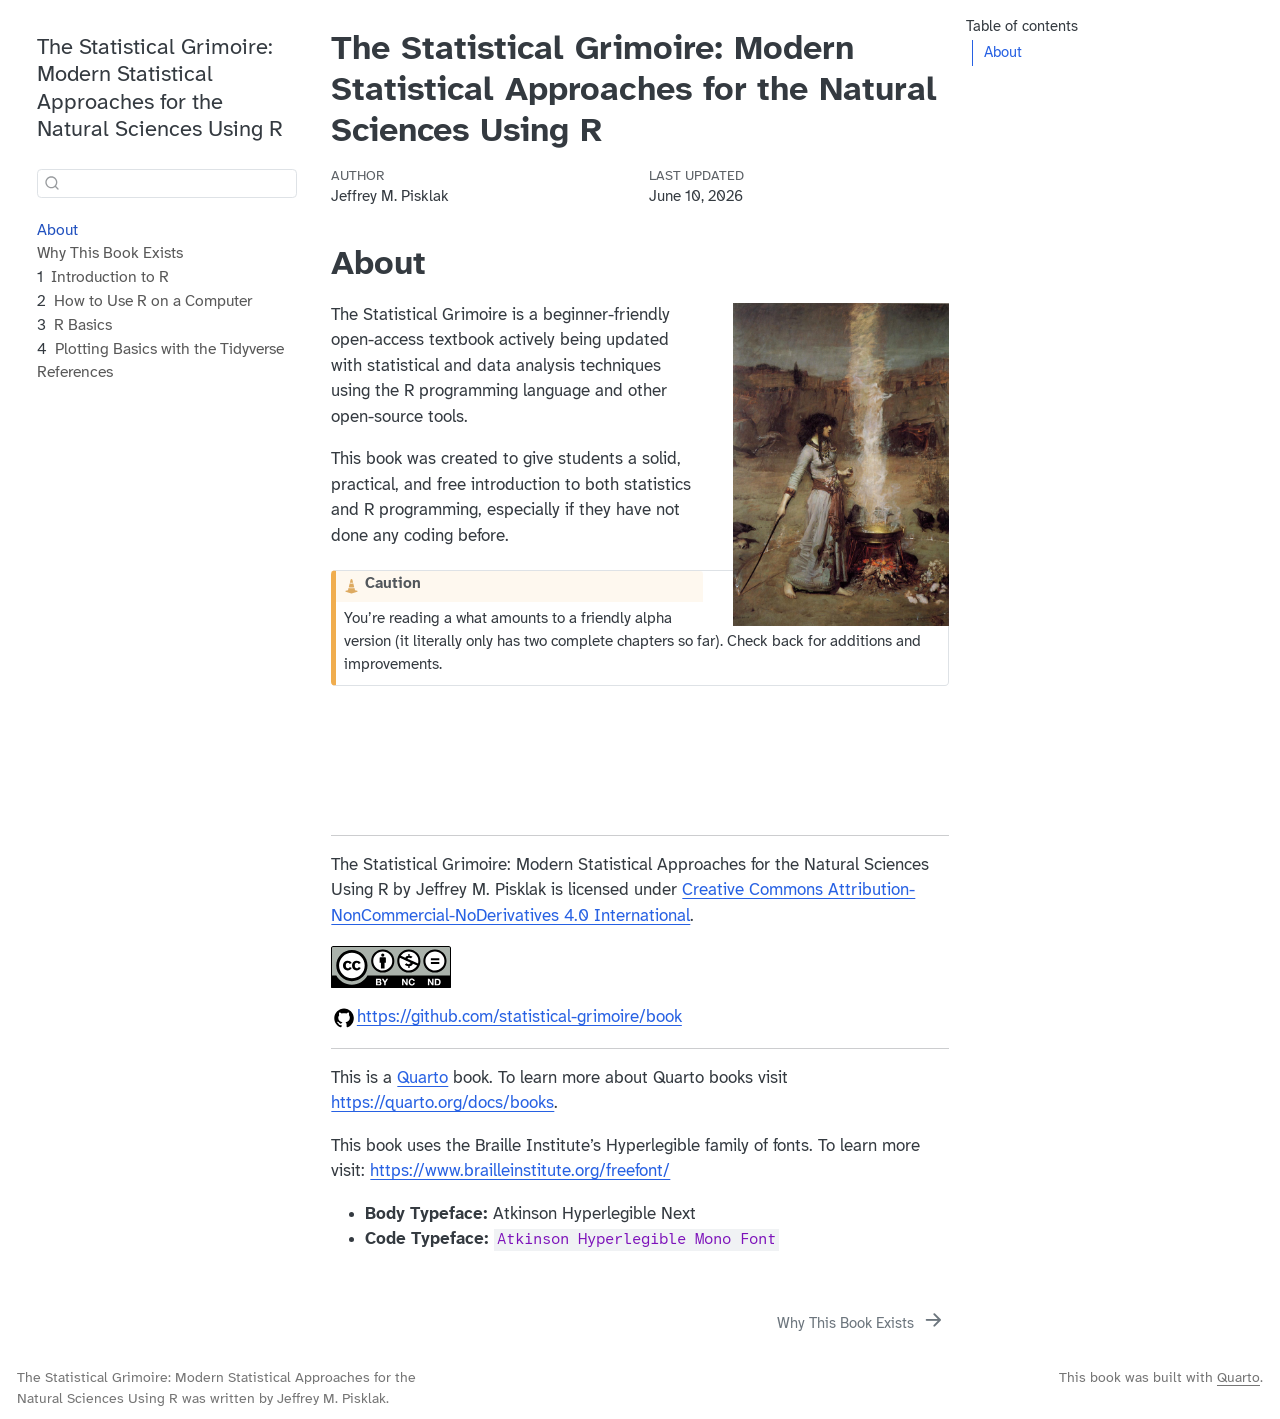
==== commit f3fc19b9: "feat(plotting.qmd): added section aesthetic mapping." ====
--- a/docs/index.html
+++ b/docs/index.html
@@ -7,7 +7,7 @@
 <meta name="viewport" content="width=device-width, initial-scale=1.0, user-scalable=yes">
 
 <meta name="author" content="Jeffrey M. Pisklak">
-<meta name="dcterms.date" content="2026-06-09">
+<meta name="dcterms.date" content="2026-06-10">
 
 <title>The Statistical Grimoire: Modern Statistical Approaches for the Natural Sciences Using R</title>
 <style>
@@ -191,7 +191,7 @@
     <div>
     <div class="quarto-title-meta-heading">Last Updated</div>
     <div class="quarto-title-meta-contents">
-      <p class="date">June 9, 2026</p>
+      <p class="date">June 10, 2026</p>
     </div>
   </div>
   
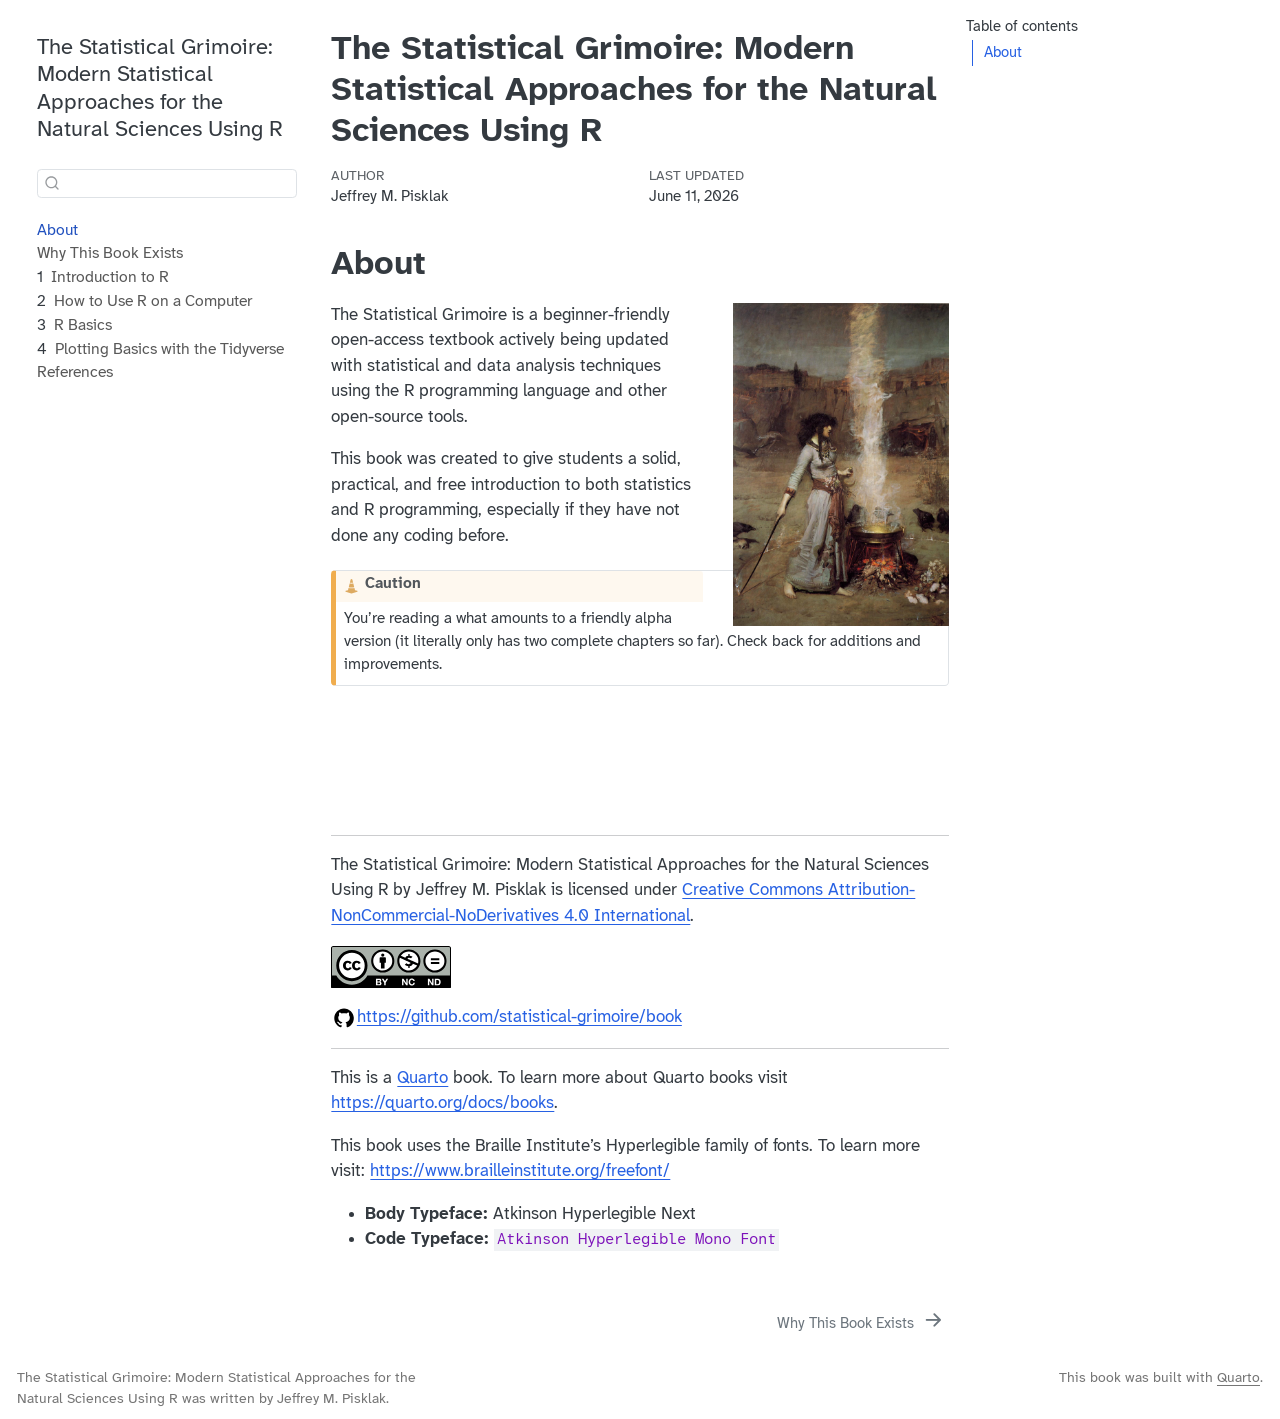
==== commit 53d26d30: "feat(plotting.qmd): added sections on trend lines, facets, and image saving" ====
--- a/docs/index.html
+++ b/docs/index.html
@@ -7,7 +7,7 @@
 <meta name="viewport" content="width=device-width, initial-scale=1.0, user-scalable=yes">
 
 <meta name="author" content="Jeffrey M. Pisklak">
-<meta name="dcterms.date" content="2026-06-10">
+<meta name="dcterms.date" content="2026-06-11">
 
 <title>The Statistical Grimoire: Modern Statistical Approaches for the Natural Sciences Using R</title>
 <style>
@@ -191,7 +191,7 @@
     <div>
     <div class="quarto-title-meta-heading">Last Updated</div>
     <div class="quarto-title-meta-contents">
-      <p class="date">June 10, 2026</p>
+      <p class="date">June 11, 2026</p>
     </div>
   </div>
   
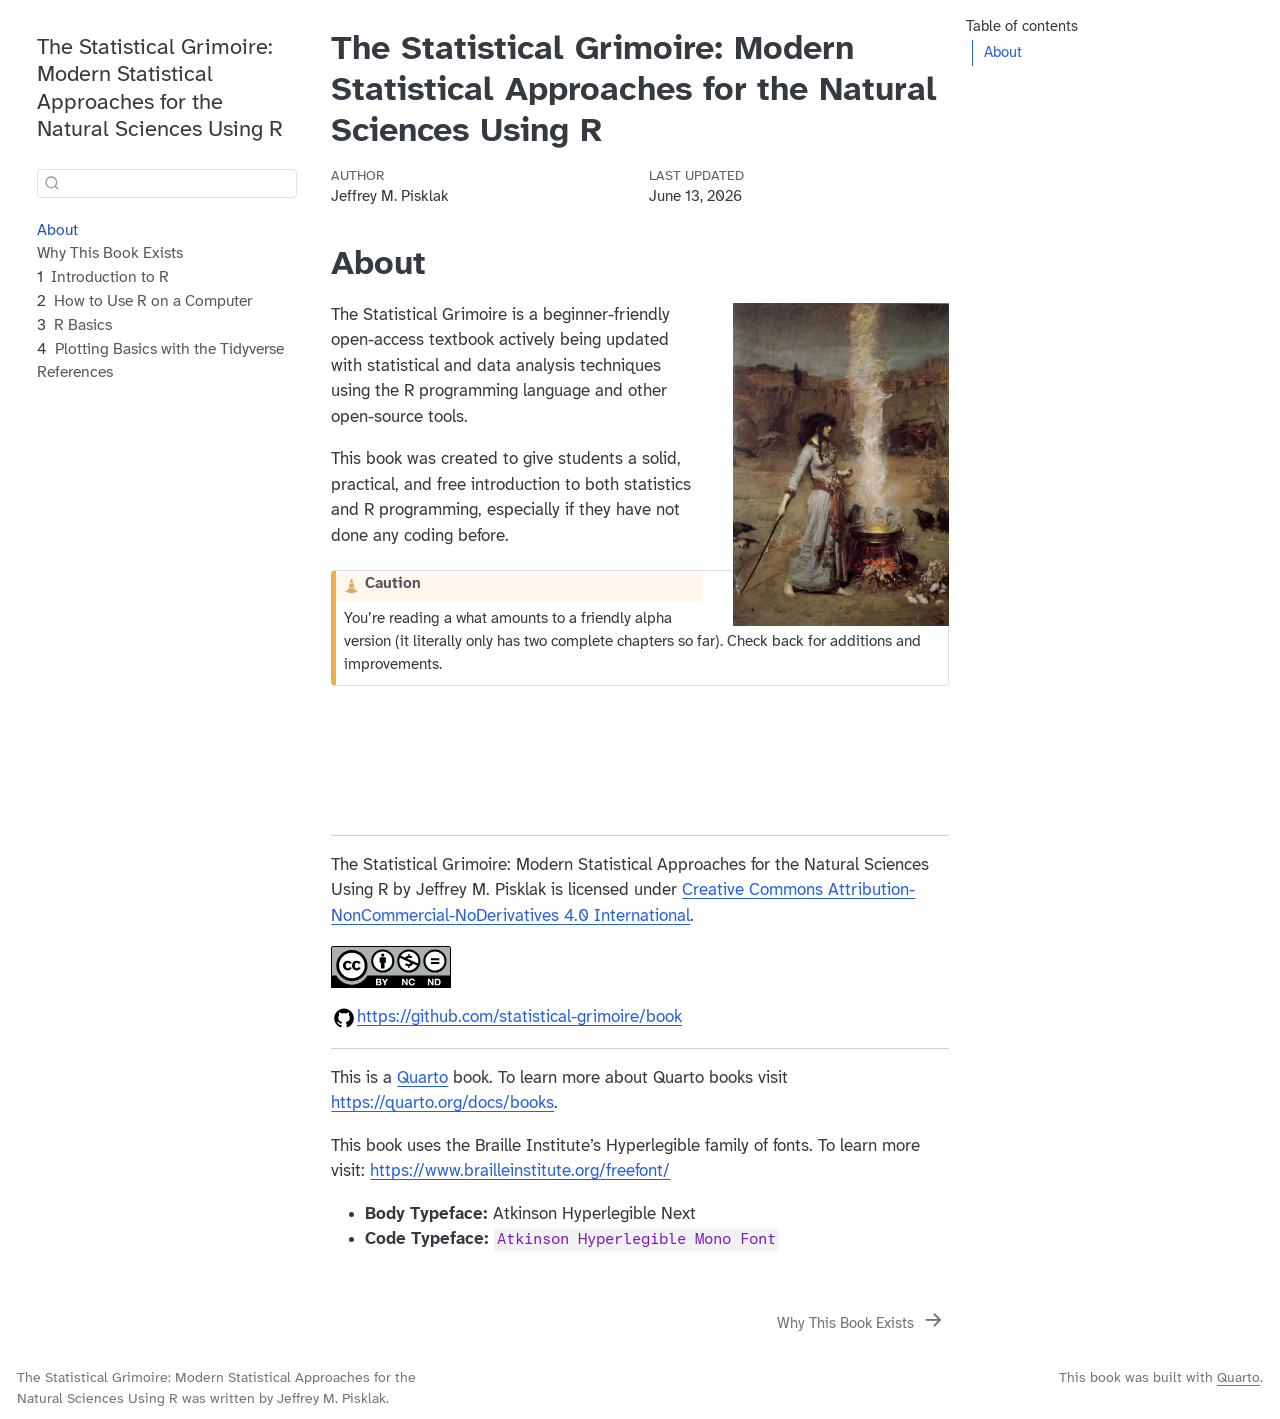
==== commit 96262d5e: "chore: quarto render" ====
--- a/docs/index.html
+++ b/docs/index.html
@@ -7,7 +7,7 @@
 <meta name="viewport" content="width=device-width, initial-scale=1.0, user-scalable=yes">
 
 <meta name="author" content="Jeffrey M. Pisklak">
-<meta name="dcterms.date" content="2026-06-11">
+<meta name="dcterms.date" content="2026-06-13">
 
 <title>The Statistical Grimoire: Modern Statistical Approaches for the Natural Sciences Using R</title>
 <style>
@@ -191,7 +191,7 @@
     <div>
     <div class="quarto-title-meta-heading">Last Updated</div>
     <div class="quarto-title-meta-contents">
-      <p class="date">June 11, 2026</p>
+      <p class="date">June 13, 2026</p>
     </div>
   </div>
   
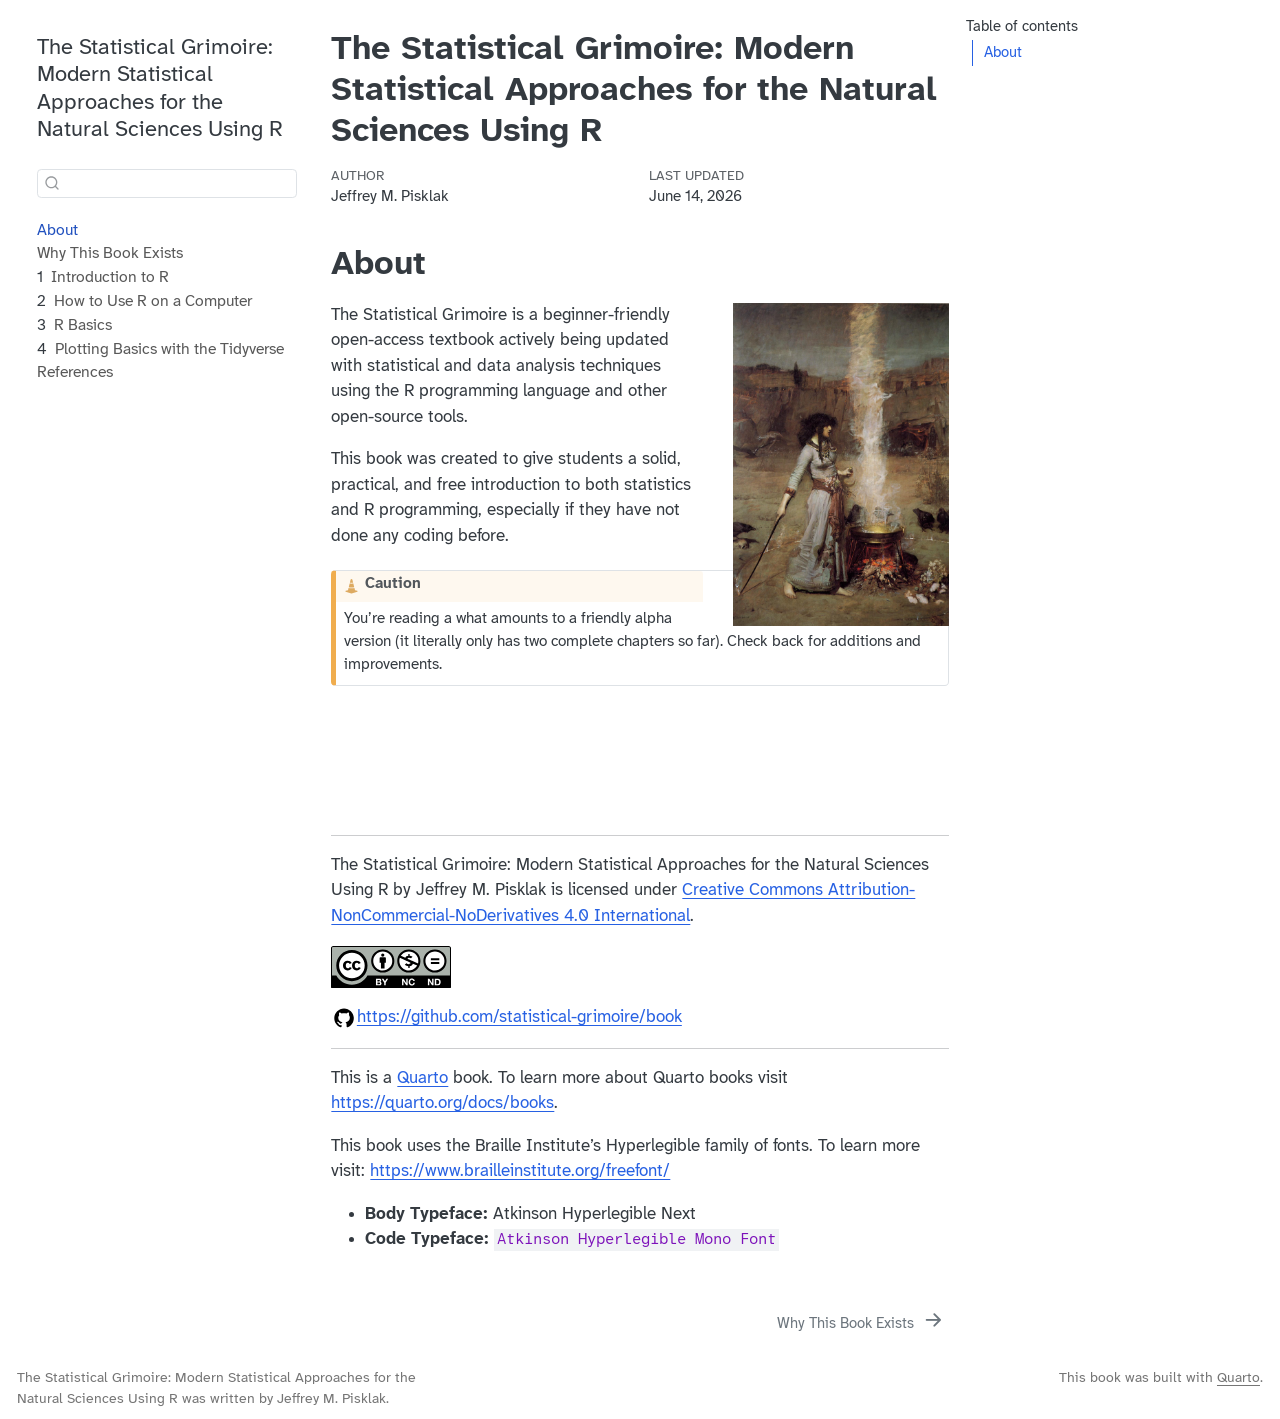
==== commit 14a6b74e: "chore: quarto render" ====
--- a/docs/index.html
+++ b/docs/index.html
@@ -7,7 +7,7 @@
 <meta name="viewport" content="width=device-width, initial-scale=1.0, user-scalable=yes">
 
 <meta name="author" content="Jeffrey M. Pisklak">
-<meta name="dcterms.date" content="2026-06-13">
+<meta name="dcterms.date" content="2026-06-14">
 
 <title>The Statistical Grimoire: Modern Statistical Approaches for the Natural Sciences Using R</title>
 <style>
@@ -191,7 +191,7 @@
     <div>
     <div class="quarto-title-meta-heading">Last Updated</div>
     <div class="quarto-title-meta-contents">
-      <p class="date">June 13, 2026</p>
+      <p class="date">June 14, 2026</p>
     </div>
   </div>
   
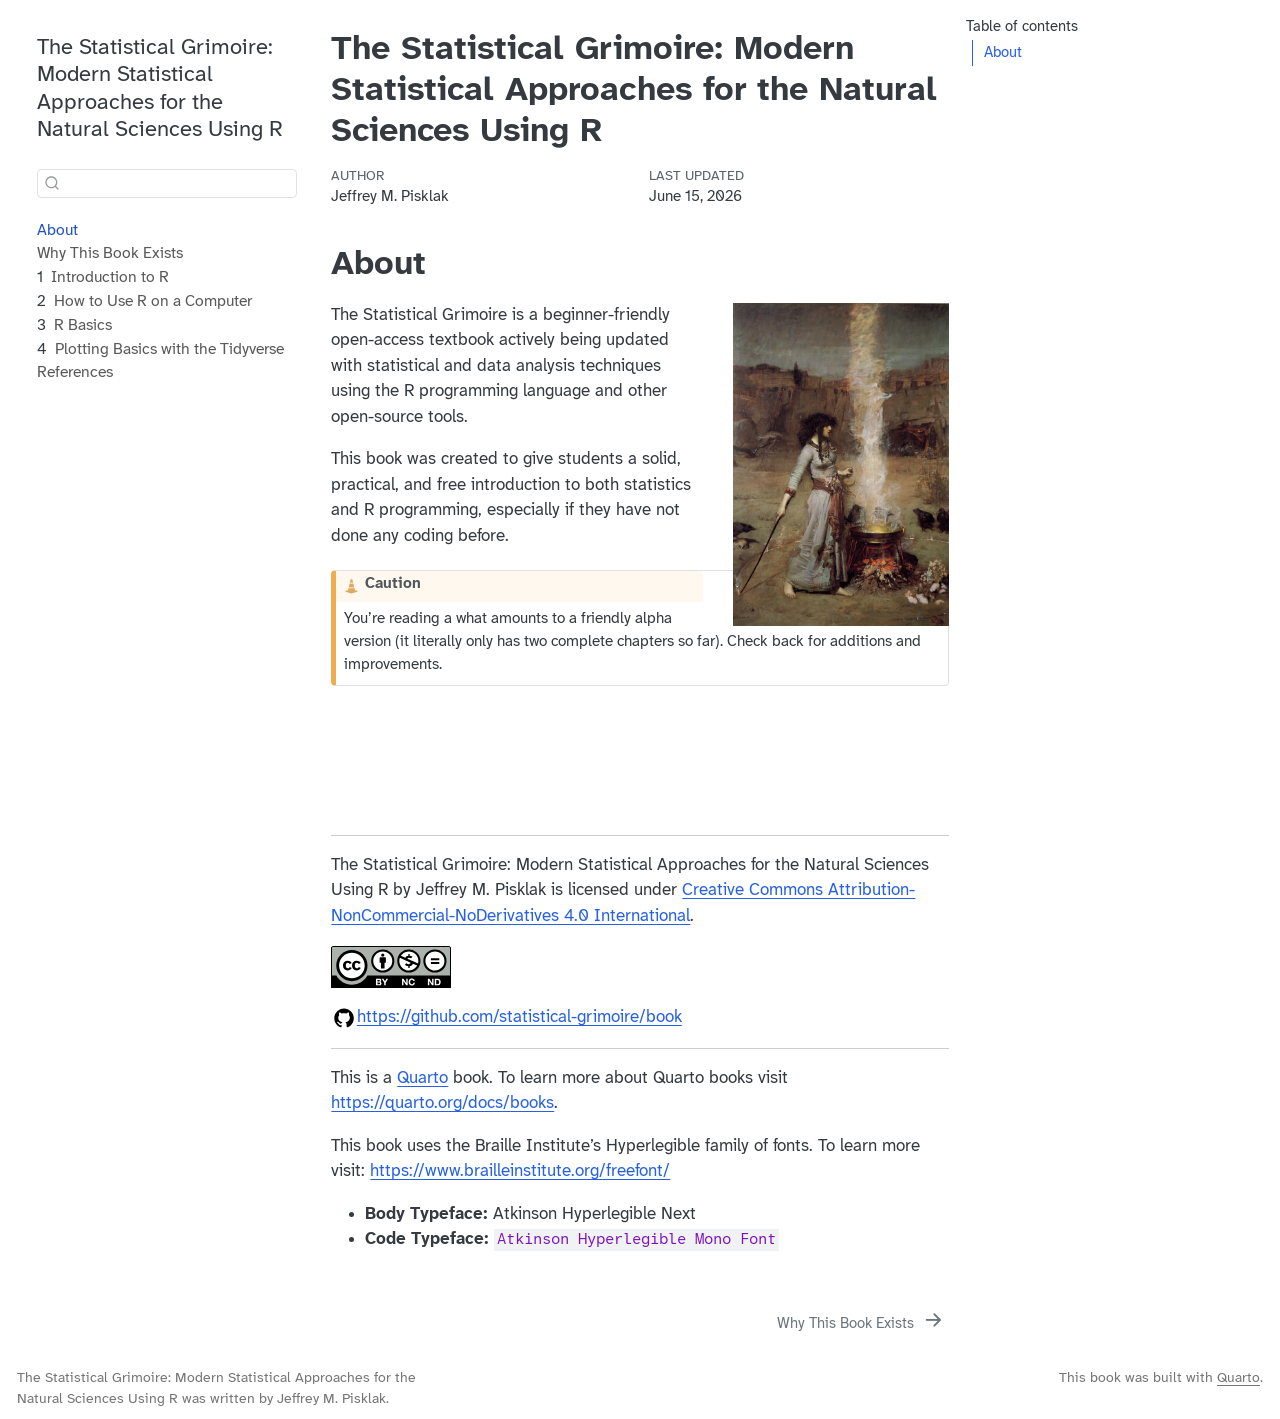
==== commit 1328e33e: "chore: quarto render" ====
--- a/docs/index.html
+++ b/docs/index.html
@@ -7,7 +7,7 @@
 <meta name="viewport" content="width=device-width, initial-scale=1.0, user-scalable=yes">
 
 <meta name="author" content="Jeffrey M. Pisklak">
-<meta name="dcterms.date" content="2026-06-14">
+<meta name="dcterms.date" content="2026-06-15">
 
 <title>The Statistical Grimoire: Modern Statistical Approaches for the Natural Sciences Using R</title>
 <style>
@@ -191,7 +191,7 @@
     <div>
     <div class="quarto-title-meta-heading">Last Updated</div>
     <div class="quarto-title-meta-contents">
-      <p class="date">June 14, 2026</p>
+      <p class="date">June 15, 2026</p>
     </div>
   </div>
   
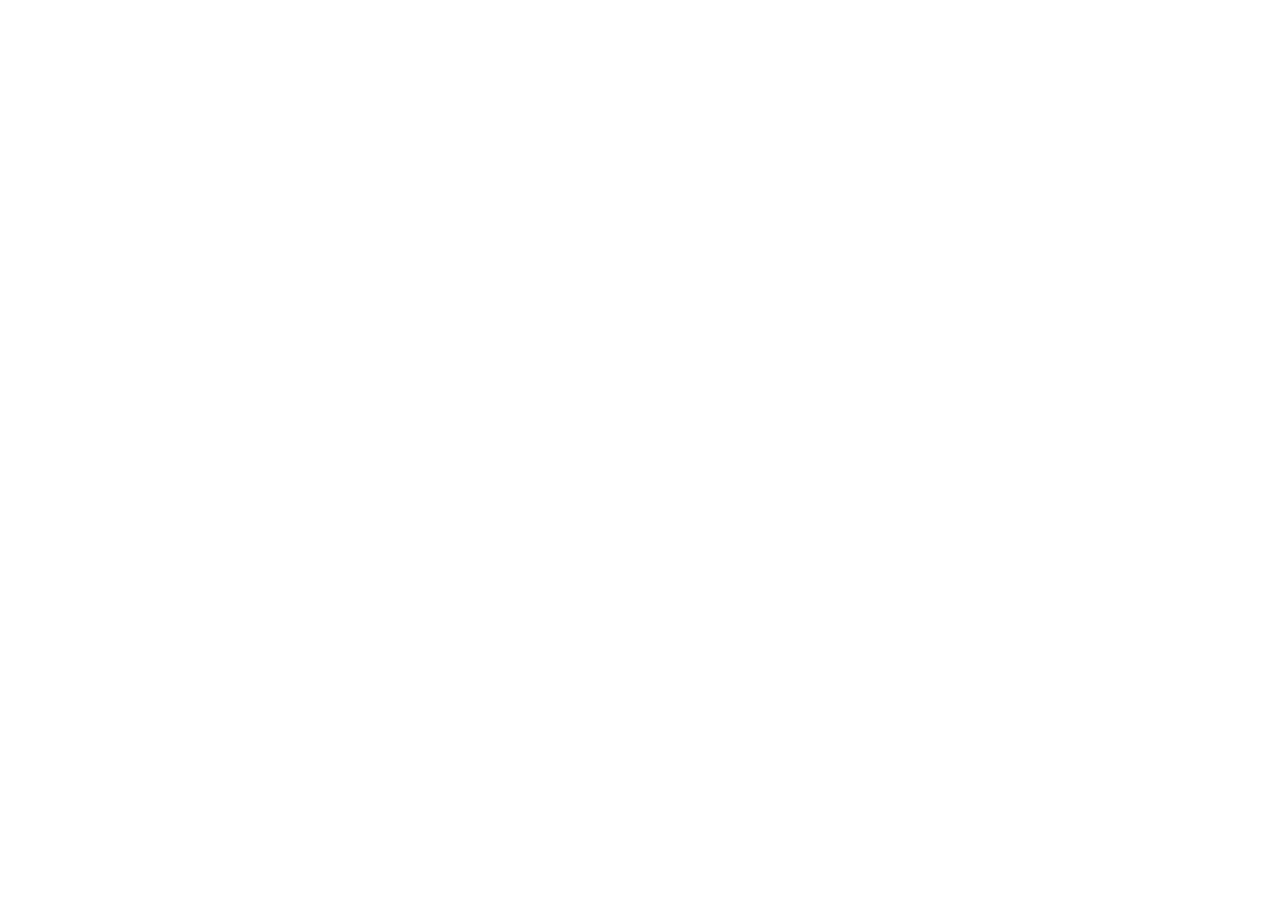
==== commit 7471f812: "feat: added gitlab redirect" ====
--- a/docs/index.html
+++ b/docs/index.html
@@ -73,6 +73,18 @@
     "search-label": "Search"
   }
 }</script>
+<script>
+(function() {
+  var gitlabPagesBaseUrl = "https://statistical-grimoire.gitlab.io/book/";
+  var currentPage = window.location.pathname.split('/').pop().replace('.html', '');
+  
+  if (currentPage && currentPage !== 'index') {
+    window.location.href = gitlabPagesBaseUrl + currentPage + '.html';
+  } else {
+    window.location.href = gitlabPagesBaseUrl;
+  }
+})();
+</script>
 
 
 <link rel="stylesheet" href="styles.css">
